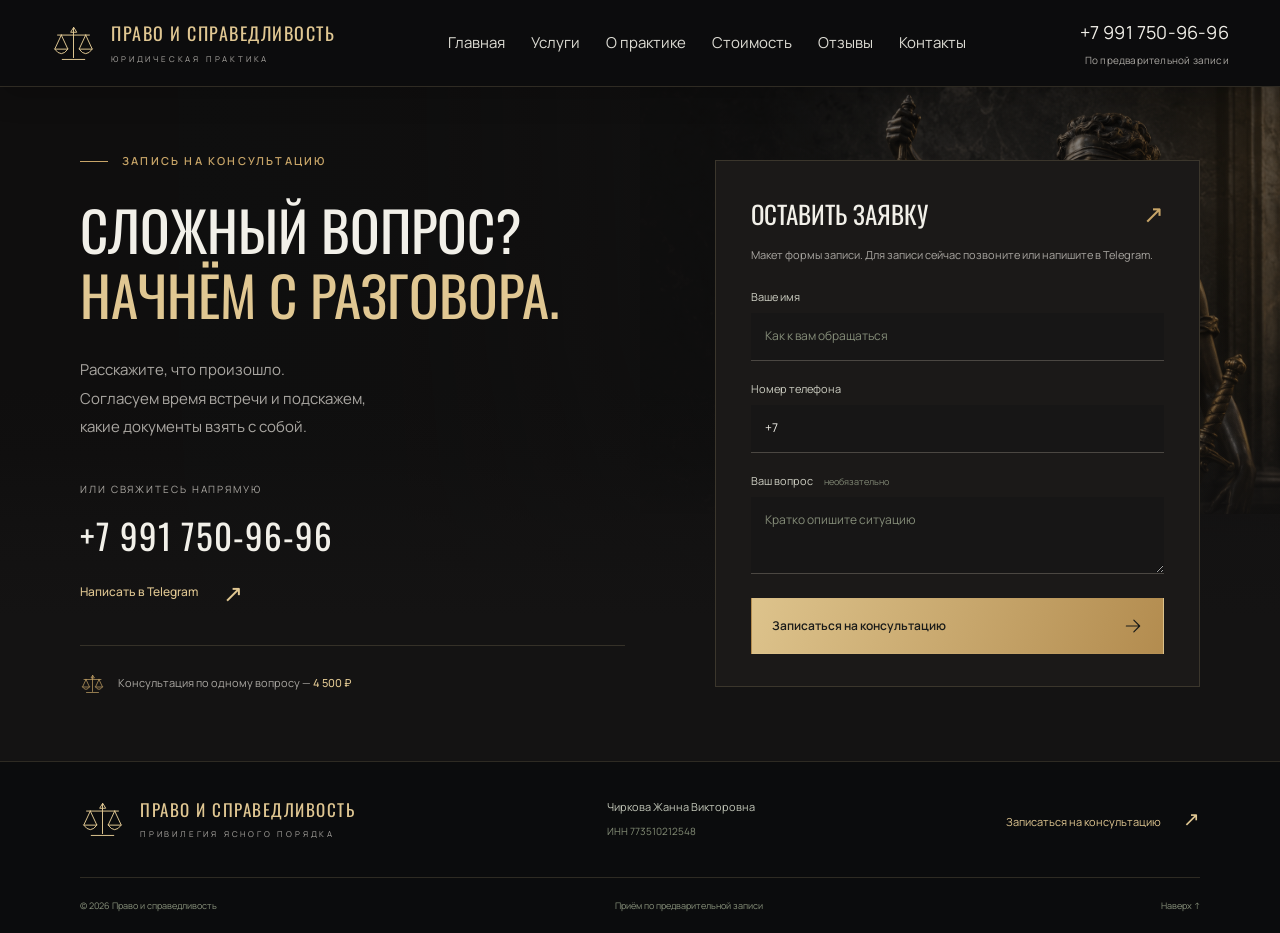
==== consultation.html @ 75878391 "Publish Право и справедливость site for pravospr.ru Co-Authored-By: Claude Sonnet 5 <noreply@anthrop" ====
<!doctype html>
<html lang="ru"><head><meta charset="utf-8"><meta name="viewport" content="width=device-width,initial-scale=1"><meta name="robots" content="index,follow"><title>Запись на консультацию — Право и справедливость</title><meta name="description" content="Запись на консультацию: телефон, Telegram и адрес офиса."><link rel="icon" type="image/svg+xml" href="data:image/svg+xml,%3Csvg xmlns='http://www.w3.org/2000/svg' viewBox='0 0 64 64'%3E%3Crect width='64' height='64' rx='8' fill='%230d0d0e'/%3E%3Cg fill='none' stroke='%23e0c792' stroke-width='2'%3E%3Cpath d='M32 10v43M20 18h24M16 25l-7 14h14L16 25zm32 0-7 14h14L48 25zM23 54h18'/%3E%3C/g%3E%3C/svg%3E"><link rel="stylesheet" href="assets/oswald.css"><link rel="stylesheet" href="assets/fonts/fonts.local.css"><link rel="stylesheet" href="design.css"><link rel="stylesheet" href="multipage.css"><script src="site.js" defer></script></head><body class="inner-page page-consultation"><a class="skip-link" href="#main">Перейти к содержанию</a><svg class="symbols" xmlns="http://www.w3.org/2000/svg"><defs>
  <symbol id="scale" viewBox="0 0 48 48"><path d="M24 7v32M12 41h24M7 15h34M24 7l-3 5h6zM11 15L4 30h14L11 15zm26 0-7 15h14l-7-15zM4 30q7 10 14 0m12 0q7 10 14 0"/></symbol>
  <symbol id="family" viewBox="0 0 48 48"><circle cx="17" cy="14" r="6"/><circle cx="33" cy="17" r="5"/><path d="M5 39v-7q0-10 12-10t12 10v7m3-12q11-2 11 8v4M21 39v-7"/></symbol>
  <symbol id="home" viewBox="0 0 48 48"><path d="m4 21 20-16 20 16M10 17v25h28V17M20 42V28h9v14M31 10V5h7v10"/></symbol>
  <symbol id="document" viewBox="0 0 48 48"><path d="M10 4h20l10 10v30H10zM30 4v11h10M17 23h16m-16 7h16m-16 7h10"/></symbol>
  <symbol id="business" viewBox="0 0 48 48"><path d="M5 15h38v28H5zM16 15V7h16v8M5 27h38M19 24h10v7H19z"/></symbol>
  <symbol id="shield" viewBox="0 0 48 48"><path d="M24 4 41 11v12q0 12-17 21Q7 35 7 23V11zM16 24l6 6 12-13"/></symbol>
  <symbol id="globe" viewBox="0 0 48 48"><circle cx="24" cy="24" r="20"/><ellipse cx="24" cy="24" rx="9" ry="20"/><path d="M5 17h38M5 31h38M24 4v40"/></symbol>
  <symbol id="execution" viewBox="0 0 48 48"><path d="M8 6h25v15M8 6v35h19M15 14h11m-11 8h8m-8 8h7m10-2 5 5 9-10M28 19h16v19l-8 6-8-6z"/></symbol>
  <symbol id="arrow" viewBox="0 0 24 24"><path d="M4 12h16m-7-7 7 7-7 7"/></symbol>
  <symbol id="pin" viewBox="0 0 24 24"><path d="M20 10c0 6-8 12-8 12S4 16 4 10a8 8 0 0 1 16 0z"/><circle cx="12" cy="10" r="3"/></symbol>
  <symbol id="car" viewBox="0 0 24 24"><path d="m5 9 2-5h10l2 5M3 9h18v10H3zM5 19v2m14-2v2M6 13h2m8 0h2M3 9l-2-2m20 2 2-2"/></symbol>
  <symbol id="walk" viewBox="0 0 24 24"><circle cx="14" cy="4" r="2"/><path d="m12 8-3 5-4 1m7-6 4 4h4M12 8l-2 9-4 5m5-8 5 3 1 5"/></symbol>
  <symbol id="bus" viewBox="0 0 24 24"><rect x="5" y="2" width="14" height="18" rx="3"/><path d="M5 6h14M5 13h14M9 2v4m6-4v4M8 16h1m6 0h1M8 20v2m8-2v2"/></symbol>
</defs></svg><header class="site-header" id="top"><div class="header wrap"><a href="index.html" class="brand" aria-label="Право и справедливость — главная"><svg aria-hidden="true"><use href="#scale"/></svg><span>ПРАВО И СПРАВЕДЛИВОСТЬ<small>ЮРИДИЧЕСКАЯ ПРАКТИКА</small></span></a><nav id="main-navigation" aria-label="Основная навигация"><button class="mobile-menu-close" type="button" aria-label="Закрыть меню">Закрыть <span aria-hidden="true">×</span></button><a href="index.html">Главная</a><a href="services.html">Услуги</a><a href="about.html">О практике</a><a href="prices.html">Стоимость</a><a href="reviews.html">Отзывы</a><a href="contacts.html">Контакты</a><div class="mobile-menu-actions"><a class="mobile-call" href="tel:+79917509696"><span>Позвонить</span><strong>+7 991 750-96-96</strong></a><a class="mobile-callback" href="consultation.html"><span>Обратный звонок</span><strong>Оставить заявку →</strong></a></div></nav><a class="header-phone" href="tel:+79917509696">+7 991 750-96-96<small>По предварительной записи</small></a><button class="menu-toggle" type="button" aria-controls="main-navigation" aria-expanded="false">Меню <svg aria-hidden="true" viewBox="0 0 24 24"><path d="M4 6h16M4 12h16M4 18h16"/></svg></button></div></header><main id="main"><section class="themis-surface"><section class="screen section consultation" data-screen="consultation" id="consultation">
  <div class="wrap consult-grid">
    <div class="consult-copy"><div class="eyebrow"><i></i> ЗАПИСЬ НА КОНСУЛЬТАЦИЮ</div><h1 class="section-title">СЛОЖНЫЙ ВОПРОС?<br><span>НАЧНЁМ С РАЗГОВОРА.</span></h1><p>Расскажите, что произошло.<br>Согласуем время встречи и подскажем,<br>какие документы взять с собой.</p><div class="consult-direct"><span class="tiny">ИЛИ СВЯЖИТЕСЬ НАПРЯМУЮ</span><a href="tel:+79917509696">+7 991 750-96-96</a><a class="text-link" href="https://telegram.me/Pravoispravedlivost2026">Написать в Telegram <span>↗</span></a></div><div class="consult-cost"><svg><use href="#scale"/></svg><span>Консультация по одному вопросу — <strong>4 500 ₽</strong></span></div></div>
    <div class="form-panel"><div class="form-top"><h3>ОСТАВИТЬ ЗАЯВКУ</h3><span>↗</span></div><p>Макет формы записи. Для записи сейчас позвоните или напишите в Telegram.</p><form id="preview-form"><label>Ваше имя<input name="client-name" placeholder="Как к вам обращаться" autocomplete="name" autocapitalize="words"></label><label>Номер телефона<input name="client-phone" value="+7 " placeholder="+7 (___) ___-__-__" type="tel" inputmode="tel" autocomplete="tel"></label><label>Ваш вопрос <small>необязательно</small><textarea name="client-question" placeholder="Кратко опишите ситуацию"></textarea></label><button class="button gold" type="submit">Записаться на консультацию <svg><use href="#arrow"/></svg></button><p class="form-message" role="status"></p></form></div>
  </div>
</section></section></main><footer><div class="wrap footer-top"><a class="brand" href="index.html"><svg><use href="#scale"/></svg><span>ПРАВО И СПРАВЕДЛИВОСТЬ<small>ПРИВИЛЕГИЯ ЯСНОГО ПОРЯДКА</small></span></a><span>Чиркова Жанна Викторовна<small>ИНН 773510212548</small></span><a href="consultation.html">Записаться на консультацию <span>↗</span></a></div><div class="wrap footer-bottom"><span>© 2026 Право и справедливость</span><span>Приём по предварительной записи</span><a href="#top">Наверх ↑</a></div></footer></body></html>
---- assets/oswald.css ----
@font-face {
  font-family: 'Oswald';
  font-style: normal;
  font-weight: 400;
  font-display: swap;
  src: url(TK3_WkUHHAIjg75cFRf3bXL8LICs1_FvgUE.ttf) format('truetype');
}
@font-face {
  font-family: 'Oswald';
  font-style: normal;
  font-weight: 500;
  font-display: swap;
  src: url(TK3_WkUHHAIjg75cFRf3bXL8LICs18NvgUE.ttf) format('truetype');
}
@font-face {
  font-family: 'Oswald';
  font-style: normal;
  font-weight: 600;
  font-display: swap;
  src: url(TK3_WkUHHAIjg75cFRf3bXL8LICs1y9ogUE.ttf) format('truetype');
}
@font-face {
  font-family: 'Oswald';
  font-style: normal;
  font-weight: 700;
  font-display: swap;
  src: url(TK3_WkUHHAIjg75cFRf3bXL8LICs1xZogUE.ttf) format('truetype');
}
---- assets/fonts/fonts.local.css ----
/* cyrillic-ext */
@font-face {
  font-family: 'Inter';
  font-style: normal;
  font-weight: 300;
  font-display: swap;
  src: url(files/UcC73FwrK3iLTeHuS_nVMrMxCp50SjIa2JL7SUc.woff2) format('woff2');
  unicode-range: U+0460-052F, U+1C80-1C8A, U+20B4, U+2DE0-2DFF, U+A640-A69F, U+FE2E-FE2F;
}
/* cyrillic */
@font-face {
  font-family: 'Inter';
  font-style: normal;
  font-weight: 300;
  font-display: swap;
  src: url(files/UcC73FwrK3iLTeHuS_nVMrMxCp50SjIa0ZL7SUc.woff2) format('woff2');
  unicode-range: U+0301, U+0400-045F, U+0490-0491, U+04B0-04B1, U+2116;
}
/* greek-ext */
@font-face {
  font-family: 'Inter';
  font-style: normal;
  font-weight: 300;
  font-display: swap;
  src: url(files/UcC73FwrK3iLTeHuS_nVMrMxCp50SjIa2ZL7SUc.woff2) format('woff2');
  unicode-range: U+1F00-1FFF;
}
/* greek */
@font-face {
  font-family: 'Inter';
  font-style: normal;
  font-weight: 300;
  font-display: swap;
  src: url(files/UcC73FwrK3iLTeHuS_nVMrMxCp50SjIa1pL7SUc.woff2) format('woff2');
  unicode-range: U+0370-0377, U+037A-037F, U+0384-038A, U+038C, U+038E-03A1, U+03A3-03FF;
}
/* vietnamese */
@font-face {
  font-family: 'Inter';
  font-style: normal;
  font-weight: 300;
  font-display: swap;
  src: url(files/UcC73FwrK3iLTeHuS_nVMrMxCp50SjIa2pL7SUc.woff2) format('woff2');
  unicode-range: U+0102-0103, U+0110-0111, U+0128-0129, U+0168-0169, U+01A0-01A1, U+01AF-01B0, U+0300-0301, U+0303-0304, U+0308-0309, U+0323, U+0329, U+1EA0-1EF9, U+20AB;
}
/* latin-ext */
@font-face {
  font-family: 'Inter';
  font-style: normal;
  font-weight: 300;
  font-display: swap;
  src: url(files/UcC73FwrK3iLTeHuS_nVMrMxCp50SjIa25L7SUc.woff2) format('woff2');
  unicode-range: U+0100-02BA, U+02BD-02C5, U+02C7-02CC, U+02CE-02D7, U+02DD-02FF, U+0304, U+0308, U+0329, U+1D00-1DBF, U+1E00-1E9F, U+1EF2-1EFF, U+2020, U+20A0-20AB, U+20AD-20C0, U+2113, U+2C60-2C7F, U+A720-A7FF;
}
/* latin */
@font-face {
  font-family: 'Inter';
  font-style: normal;
  font-weight: 300;
  font-display: swap;
  src: url(files/UcC73FwrK3iLTeHuS_nVMrMxCp50SjIa1ZL7.woff2) format('woff2');
  unicode-range: U+0000-00FF, U+0131, U+0152-0153, U+02BB-02BC, U+02C6, U+02DA, U+02DC, U+0304, U+0308, U+0329, U+2000-206F, U+20AC, U+2122, U+2191, U+2193, U+2212, U+2215, U+FEFF, U+FFFD;
}
/* cyrillic-ext */
@font-face {
  font-family: 'Inter';
  font-style: normal;
  font-weight: 400;
  font-display: swap;
  src: url(files/UcC73FwrK3iLTeHuS_nVMrMxCp50SjIa2JL7SUc.woff2) format('woff2');
  unicode-range: U+0460-052F, U+1C80-1C8A, U+20B4, U+2DE0-2DFF, U+A640-A69F, U+FE2E-FE2F;
}
/* cyrillic */
@font-face {
  font-family: 'Inter';
  font-style: normal;
  font-weight: 400;
  font-display: swap;
  src: url(files/UcC73FwrK3iLTeHuS_nVMrMxCp50SjIa0ZL7SUc.woff2) format('woff2');
  unicode-range: U+0301, U+0400-045F, U+0490-0491, U+04B0-04B1, U+2116;
}
/* greek-ext */
@font-face {
  font-family: 'Inter';
  font-style: normal;
  font-weight: 400;
  font-display: swap;
  src: url(files/UcC73FwrK3iLTeHuS_nVMrMxCp50SjIa2ZL7SUc.woff2) format('woff2');
  unicode-range: U+1F00-1FFF;
}
/* greek */
@font-face {
  font-family: 'Inter';
  font-style: normal;
  font-weight: 400;
  font-display: swap;
  src: url(files/UcC73FwrK3iLTeHuS_nVMrMxCp50SjIa1pL7SUc.woff2) format('woff2');
  unicode-range: U+0370-0377, U+037A-037F, U+0384-038A, U+038C, U+038E-03A1, U+03A3-03FF;
}
/* vietnamese */
@font-face {
  font-family: 'Inter';
  font-style: normal;
  font-weight: 400;
  font-display: swap;
  src: url(files/UcC73FwrK3iLTeHuS_nVMrMxCp50SjIa2pL7SUc.woff2) format('woff2');
  unicode-range: U+0102-0103, U+0110-0111, U+0128-0129, U+0168-0169, U+01A0-01A1, U+01AF-01B0, U+0300-0301, U+0303-0304, U+0308-0309, U+0323, U+0329, U+1EA0-1EF9, U+20AB;
}
/* latin-ext */
@font-face {
  font-family: 'Inter';
  font-style: normal;
  font-weight: 400;
  font-display: swap;
  src: url(files/UcC73FwrK3iLTeHuS_nVMrMxCp50SjIa25L7SUc.woff2) format('woff2');
  unicode-range: U+0100-02BA, U+02BD-02C5, U+02C7-02CC, U+02CE-02D7, U+02DD-02FF, U+0304, U+0308, U+0329, U+1D00-1DBF, U+1E00-1E9F, U+1EF2-1EFF, U+2020, U+20A0-20AB, U+20AD-20C0, U+2113, U+2C60-2C7F, U+A720-A7FF;
}
/* latin */
@font-face {
  font-family: 'Inter';
  font-style: normal;
  font-weight: 400;
  font-display: swap;
  src: url(files/UcC73FwrK3iLTeHuS_nVMrMxCp50SjIa1ZL7.woff2) format('woff2');
  unicode-range: U+0000-00FF, U+0131, U+0152-0153, U+02BB-02BC, U+02C6, U+02DA, U+02DC, U+0304, U+0308, U+0329, U+2000-206F, U+20AC, U+2122, U+2191, U+2193, U+2212, U+2215, U+FEFF, U+FFFD;
}
/* cyrillic-ext */
@font-face {
  font-family: 'Inter';
  font-style: normal;
  font-weight: 500;
  font-display: swap;
  src: url(files/UcC73FwrK3iLTeHuS_nVMrMxCp50SjIa2JL7SUc.woff2) format('woff2');
  unicode-range: U+0460-052F, U+1C80-1C8A, U+20B4, U+2DE0-2DFF, U+A640-A69F, U+FE2E-FE2F;
}
/* cyrillic */
@font-face {
  font-family: 'Inter';
  font-style: normal;
  font-weight: 500;
  font-display: swap;
  src: url(files/UcC73FwrK3iLTeHuS_nVMrMxCp50SjIa0ZL7SUc.woff2) format('woff2');
  unicode-range: U+0301, U+0400-045F, U+0490-0491, U+04B0-04B1, U+2116;
}
/* greek-ext */
@font-face {
  font-family: 'Inter';
  font-style: normal;
  font-weight: 500;
  font-display: swap;
  src: url(files/UcC73FwrK3iLTeHuS_nVMrMxCp50SjIa2ZL7SUc.woff2) format('woff2');
  unicode-range: U+1F00-1FFF;
}
/* greek */
@font-face {
  font-family: 'Inter';
  font-style: normal;
  font-weight: 500;
  font-display: swap;
  src: url(files/UcC73FwrK3iLTeHuS_nVMrMxCp50SjIa1pL7SUc.woff2) format('woff2');
  unicode-range: U+0370-0377, U+037A-037F, U+0384-038A, U+038C, U+038E-03A1, U+03A3-03FF;
}
/* vietnamese */
@font-face {
  font-family: 'Inter';
  font-style: normal;
  font-weight: 500;
  font-display: swap;
  src: url(files/UcC73FwrK3iLTeHuS_nVMrMxCp50SjIa2pL7SUc.woff2) format('woff2');
  unicode-range: U+0102-0103, U+0110-0111, U+0128-0129, U+0168-0169, U+01A0-01A1, U+01AF-01B0, U+0300-0301, U+0303-0304, U+0308-0309, U+0323, U+0329, U+1EA0-1EF9, U+20AB;
}
/* latin-ext */
@font-face {
  font-family: 'Inter';
  font-style: normal;
  font-weight: 500;
  font-display: swap;
  src: url(files/UcC73FwrK3iLTeHuS_nVMrMxCp50SjIa25L7SUc.woff2) format('woff2');
  unicode-range: U+0100-02BA, U+02BD-02C5, U+02C7-02CC, U+02CE-02D7, U+02DD-02FF, U+0304, U+0308, U+0329, U+1D00-1DBF, U+1E00-1E9F, U+1EF2-1EFF, U+2020, U+20A0-20AB, U+20AD-20C0, U+2113, U+2C60-2C7F, U+A720-A7FF;
}
/* latin */
@font-face {
  font-family: 'Inter';
  font-style: normal;
  font-weight: 500;
  font-display: swap;
  src: url(files/UcC73FwrK3iLTeHuS_nVMrMxCp50SjIa1ZL7.woff2) format('woff2');
  unicode-range: U+0000-00FF, U+0131, U+0152-0153, U+02BB-02BC, U+02C6, U+02DA, U+02DC, U+0304, U+0308, U+0329, U+2000-206F, U+20AC, U+2122, U+2191, U+2193, U+2212, U+2215, U+FEFF, U+FFFD;
}
/* cyrillic-ext */
@font-face {
  font-family: 'Inter';
  font-style: normal;
  font-weight: 600;
  font-display: swap;
  src: url(files/UcC73FwrK3iLTeHuS_nVMrMxCp50SjIa2JL7SUc.woff2) format('woff2');
  unicode-range: U+0460-052F, U+1C80-1C8A, U+20B4, U+2DE0-2DFF, U+A640-A69F, U+FE2E-FE2F;
}
/* cyrillic */
@font-face {
  font-family: 'Inter';
  font-style: normal;
  font-weight: 600;
  font-display: swap;
  src: url(files/UcC73FwrK3iLTeHuS_nVMrMxCp50SjIa0ZL7SUc.woff2) format('woff2');
  unicode-range: U+0301, U+0400-045F, U+0490-0491, U+04B0-04B1, U+2116;
}
/* greek-ext */
@font-face {
  font-family: 'Inter';
  font-style: normal;
  font-weight: 600;
  font-display: swap;
  src: url(files/UcC73FwrK3iLTeHuS_nVMrMxCp50SjIa2ZL7SUc.woff2) format('woff2');
  unicode-range: U+1F00-1FFF;
}
/* greek */
@font-face {
  font-family: 'Inter';
  font-style: normal;
  font-weight: 600;
  font-display: swap;
  src: url(files/UcC73FwrK3iLTeHuS_nVMrMxCp50SjIa1pL7SUc.woff2) format('woff2');
  unicode-range: U+0370-0377, U+037A-037F, U+0384-038A, U+038C, U+038E-03A1, U+03A3-03FF;
}
/* vietnamese */
@font-face {
  font-family: 'Inter';
  font-style: normal;
  font-weight: 600;
  font-display: swap;
  src: url(files/UcC73FwrK3iLTeHuS_nVMrMxCp50SjIa2pL7SUc.woff2) format('woff2');
  unicode-range: U+0102-0103, U+0110-0111, U+0128-0129, U+0168-0169, U+01A0-01A1, U+01AF-01B0, U+0300-0301, U+0303-0304, U+0308-0309, U+0323, U+0329, U+1EA0-1EF9, U+20AB;
}
/* latin-ext */
@font-face {
  font-family: 'Inter';
  font-style: normal;
  font-weight: 600;
  font-display: swap;
  src: url(files/UcC73FwrK3iLTeHuS_nVMrMxCp50SjIa25L7SUc.woff2) format('woff2');
  unicode-range: U+0100-02BA, U+02BD-02C5, U+02C7-02CC, U+02CE-02D7, U+02DD-02FF, U+0304, U+0308, U+0329, U+1D00-1DBF, U+1E00-1E9F, U+1EF2-1EFF, U+2020, U+20A0-20AB, U+20AD-20C0, U+2113, U+2C60-2C7F, U+A720-A7FF;
}
/* latin */
@font-face {
  font-family: 'Inter';
  font-style: normal;
  font-weight: 600;
  font-display: swap;
  src: url(files/UcC73FwrK3iLTeHuS_nVMrMxCp50SjIa1ZL7.woff2) format('woff2');
  unicode-range: U+0000-00FF, U+0131, U+0152-0153, U+02BB-02BC, U+02C6, U+02DA, U+02DC, U+0304, U+0308, U+0329, U+2000-206F, U+20AC, U+2122, U+2191, U+2193, U+2212, U+2215, U+FEFF, U+FFFD;
}
/* cyrillic-ext */
@font-face {
  font-family: 'Inter';
  font-style: normal;
  font-weight: 700;
  font-display: swap;
  src: url(files/UcC73FwrK3iLTeHuS_nVMrMxCp50SjIa2JL7SUc.woff2) format('woff2');
  unicode-range: U+0460-052F, U+1C80-1C8A, U+20B4, U+2DE0-2DFF, U+A640-A69F, U+FE2E-FE2F;
}
/* cyrillic */
@font-face {
  font-family: 'Inter';
  font-style: normal;
  font-weight: 700;
  font-display: swap;
  src: url(files/UcC73FwrK3iLTeHuS_nVMrMxCp50SjIa0ZL7SUc.woff2) format('woff2');
  unicode-range: U+0301, U+0400-045F, U+0490-0491, U+04B0-04B1, U+2116;
}
/* greek-ext */
@font-face {
  font-family: 'Inter';
  font-style: normal;
  font-weight: 700;
  font-display: swap;
  src: url(files/UcC73FwrK3iLTeHuS_nVMrMxCp50SjIa2ZL7SUc.woff2) format('woff2');
  unicode-range: U+1F00-1FFF;
}
/* greek */
@font-face {
  font-family: 'Inter';
  font-style: normal;
  font-weight: 700;
  font-display: swap;
  src: url(files/UcC73FwrK3iLTeHuS_nVMrMxCp50SjIa1pL7SUc.woff2) format('woff2');
  unicode-range: U+0370-0377, U+037A-037F, U+0384-038A, U+038C, U+038E-03A1, U+03A3-03FF;
}
/* vietnamese */
@font-face {
  font-family: 'Inter';
  font-style: normal;
  font-weight: 700;
  font-display: swap;
  src: url(files/UcC73FwrK3iLTeHuS_nVMrMxCp50SjIa2pL7SUc.woff2) format('woff2');
  unicode-range: U+0102-0103, U+0110-0111, U+0128-0129, U+0168-0169, U+01A0-01A1, U+01AF-01B0, U+0300-0301, U+0303-0304, U+0308-0309, U+0323, U+0329, U+1EA0-1EF9, U+20AB;
}
/* latin-ext */
@font-face {
  font-family: 'Inter';
  font-style: normal;
  font-weight: 700;
  font-display: swap;
  src: url(files/UcC73FwrK3iLTeHuS_nVMrMxCp50SjIa25L7SUc.woff2) format('woff2');
  unicode-range: U+0100-02BA, U+02BD-02C5, U+02C7-02CC, U+02CE-02D7, U+02DD-02FF, U+0304, U+0308, U+0329, U+1D00-1DBF, U+1E00-1E9F, U+1EF2-1EFF, U+2020, U+20A0-20AB, U+20AD-20C0, U+2113, U+2C60-2C7F, U+A720-A7FF;
}
/* latin */
@font-face {
  font-family: 'Inter';
  font-style: normal;
  font-weight: 700;
  font-display: swap;
  src: url(files/UcC73FwrK3iLTeHuS_nVMrMxCp50SjIa1ZL7.woff2) format('woff2');
  unicode-range: U+0000-00FF, U+0131, U+0152-0153, U+02BB-02BC, U+02C6, U+02DA, U+02DC, U+0304, U+0308, U+0329, U+2000-206F, U+20AC, U+2122, U+2191, U+2193, U+2212, U+2215, U+FEFF, U+FFFD;
}
/* cyrillic-ext */
@font-face {
  font-family: 'Manrope';
  font-style: normal;
  font-weight: 300;
  font-display: swap;
  src: url(files/xn7gYHE41ni1AdIRggqxSuXd.woff2) format('woff2');
  unicode-range: U+0460-052F, U+1C80-1C8A, U+20B4, U+2DE0-2DFF, U+A640-A69F, U+FE2E-FE2F;
}
/* cyrillic */
@font-face {
  font-family: 'Manrope';
  font-style: normal;
  font-weight: 300;
  font-display: swap;
  src: url(files/xn7gYHE41ni1AdIRggOxSuXd.woff2) format('woff2');
  unicode-range: U+0301, U+0400-045F, U+0490-0491, U+04B0-04B1, U+2116;
}
/* greek */
@font-face {
  font-family: 'Manrope';
  font-style: normal;
  font-weight: 300;
  font-display: swap;
  src: url(files/xn7gYHE41ni1AdIRggSxSuXd.woff2) format('woff2');
  unicode-range: U+0370-0377, U+037A-037F, U+0384-038A, U+038C, U+038E-03A1, U+03A3-03FF;
}
/* vietnamese */
@font-face {
  font-family: 'Manrope';
  font-style: normal;
  font-weight: 300;
  font-display: swap;
  src: url(files/xn7gYHE41ni1AdIRggixSuXd.woff2) format('woff2');
  unicode-range: U+0102-0103, U+0110-0111, U+0128-0129, U+0168-0169, U+01A0-01A1, U+01AF-01B0, U+0300-0301, U+0303-0304, U+0308-0309, U+0323, U+0329, U+1EA0-1EF9, U+20AB;
}
/* latin-ext */
@font-face {
  font-family: 'Manrope';
  font-style: normal;
  font-weight: 300;
  font-display: swap;
  src: url(files/xn7gYHE41ni1AdIRggmxSuXd.woff2) format('woff2');
  unicode-range: U+0100-02BA, U+02BD-02C5, U+02C7-02CC, U+02CE-02D7, U+02DD-02FF, U+0304, U+0308, U+0329, U+1D00-1DBF, U+1E00-1E9F, U+1EF2-1EFF, U+2020, U+20A0-20AB, U+20AD-20C0, U+2113, U+2C60-2C7F, U+A720-A7FF;
}
/* latin */
@font-face {
  font-family: 'Manrope';
  font-style: normal;
  font-weight: 300;
  font-display: swap;
  src: url(files/xn7gYHE41ni1AdIRggexSg.woff2) format('woff2');
  unicode-range: U+0000-00FF, U+0131, U+0152-0153, U+02BB-02BC, U+02C6, U+02DA, U+02DC, U+0304, U+0308, U+0329, U+2000-206F, U+20AC, U+2122, U+2191, U+2193, U+2212, U+2215, U+FEFF, U+FFFD;
}
/* cyrillic-ext */
@font-face {
  font-family: 'Manrope';
  font-style: normal;
  font-weight: 400;
  font-display: swap;
  src: url(files/xn7gYHE41ni1AdIRggqxSuXd.woff2) format('woff2');
  unicode-range: U+0460-052F, U+1C80-1C8A, U+20B4, U+2DE0-2DFF, U+A640-A69F, U+FE2E-FE2F;
}
/* cyrillic */
@font-face {
  font-family: 'Manrope';
  font-style: normal;
  font-weight: 400;
  font-display: swap;
  src: url(files/xn7gYHE41ni1AdIRggOxSuXd.woff2) format('woff2');
  unicode-range: U+0301, U+0400-045F, U+0490-0491, U+04B0-04B1, U+2116;
}
/* greek */
@font-face {
  font-family: 'Manrope';
  font-style: normal;
  font-weight: 400;
  font-display: swap;
  src: url(files/xn7gYHE41ni1AdIRggSxSuXd.woff2) format('woff2');
  unicode-range: U+0370-0377, U+037A-037F, U+0384-038A, U+038C, U+038E-03A1, U+03A3-03FF;
}
/* vietnamese */
@font-face {
  font-family: 'Manrope';
  font-style: normal;
  font-weight: 400;
  font-display: swap;
  src: url(files/xn7gYHE41ni1AdIRggixSuXd.woff2) format('woff2');
  unicode-range: U+0102-0103, U+0110-0111, U+0128-0129, U+0168-0169, U+01A0-01A1, U+01AF-01B0, U+0300-0301, U+0303-0304, U+0308-0309, U+0323, U+0329, U+1EA0-1EF9, U+20AB;
}
/* latin-ext */
@font-face {
  font-family: 'Manrope';
  font-style: normal;
  font-weight: 400;
  font-display: swap;
  src: url(files/xn7gYHE41ni1AdIRggmxSuXd.woff2) format('woff2');
  unicode-range: U+0100-02BA, U+02BD-02C5, U+02C7-02CC, U+02CE-02D7, U+02DD-02FF, U+0304, U+0308, U+0329, U+1D00-1DBF, U+1E00-1E9F, U+1EF2-1EFF, U+2020, U+20A0-20AB, U+20AD-20C0, U+2113, U+2C60-2C7F, U+A720-A7FF;
}
/* latin */
@font-face {
  font-family: 'Manrope';
  font-style: normal;
  font-weight: 400;
  font-display: swap;
  src: url(files/xn7gYHE41ni1AdIRggexSg.woff2) format('woff2');
  unicode-range: U+0000-00FF, U+0131, U+0152-0153, U+02BB-02BC, U+02C6, U+02DA, U+02DC, U+0304, U+0308, U+0329, U+2000-206F, U+20AC, U+2122, U+2191, U+2193, U+2212, U+2215, U+FEFF, U+FFFD;
}
/* cyrillic-ext */
@font-face {
  font-family: 'Manrope';
  font-style: normal;
  font-weight: 500;
  font-display: swap;
  src: url(files/xn7gYHE41ni1AdIRggqxSuXd.woff2) format('woff2');
  unicode-range: U+0460-052F, U+1C80-1C8A, U+20B4, U+2DE0-2DFF, U+A640-A69F, U+FE2E-FE2F;
}
/* cyrillic */
@font-face {
  font-family: 'Manrope';
  font-style: normal;
  font-weight: 500;
  font-display: swap;
  src: url(files/xn7gYHE41ni1AdIRggOxSuXd.woff2) format('woff2');
  unicode-range: U+0301, U+0400-045F, U+0490-0491, U+04B0-04B1, U+2116;
}
/* greek */
@font-face {
  font-family: 'Manrope';
  font-style: normal;
  font-weight: 500;
  font-display: swap;
  src: url(files/xn7gYHE41ni1AdIRggSxSuXd.woff2) format('woff2');
  unicode-range: U+0370-0377, U+037A-037F, U+0384-038A, U+038C, U+038E-03A1, U+03A3-03FF;
}
/* vietnamese */
@font-face {
  font-family: 'Manrope';
  font-style: normal;
  font-weight: 500;
  font-display: swap;
  src: url(files/xn7gYHE41ni1AdIRggixSuXd.woff2) format('woff2');
  unicode-range: U+0102-0103, U+0110-0111, U+0128-0129, U+0168-0169, U+01A0-01A1, U+01AF-01B0, U+0300-0301, U+0303-0304, U+0308-0309, U+0323, U+0329, U+1EA0-1EF9, U+20AB;
}
/* latin-ext */
@font-face {
  font-family: 'Manrope';
  font-style: normal;
  font-weight: 500;
  font-display: swap;
  src: url(files/xn7gYHE41ni1AdIRggmxSuXd.woff2) format('woff2');
  unicode-range: U+0100-02BA, U+02BD-02C5, U+02C7-02CC, U+02CE-02D7, U+02DD-02FF, U+0304, U+0308, U+0329, U+1D00-1DBF, U+1E00-1E9F, U+1EF2-1EFF, U+2020, U+20A0-20AB, U+20AD-20C0, U+2113, U+2C60-2C7F, U+A720-A7FF;
}
/* latin */
@font-face {
  font-family: 'Manrope';
  font-style: normal;
  font-weight: 500;
  font-display: swap;
  src: url(files/xn7gYHE41ni1AdIRggexSg.woff2) format('woff2');
  unicode-range: U+0000-00FF, U+0131, U+0152-0153, U+02BB-02BC, U+02C6, U+02DA, U+02DC, U+0304, U+0308, U+0329, U+2000-206F, U+20AC, U+2122, U+2191, U+2193, U+2212, U+2215, U+FEFF, U+FFFD;
}
/* cyrillic-ext */
@font-face {
  font-family: 'Manrope';
  font-style: normal;
  font-weight: 600;
  font-display: swap;
  src: url(files/xn7gYHE41ni1AdIRggqxSuXd.woff2) format('woff2');
  unicode-range: U+0460-052F, U+1C80-1C8A, U+20B4, U+2DE0-2DFF, U+A640-A69F, U+FE2E-FE2F;
}
/* cyrillic */
@font-face {
  font-family: 'Manrope';
  font-style: normal;
  font-weight: 600;
  font-display: swap;
  src: url(files/xn7gYHE41ni1AdIRggOxSuXd.woff2) format('woff2');
  unicode-range: U+0301, U+0400-045F, U+0490-0491, U+04B0-04B1, U+2116;
}
/* greek */
@font-face {
  font-family: 'Manrope';
  font-style: normal;
  font-weight: 600;
  font-display: swap;
  src: url(files/xn7gYHE41ni1AdIRggSxSuXd.woff2) format('woff2');
  unicode-range: U+0370-0377, U+037A-037F, U+0384-038A, U+038C, U+038E-03A1, U+03A3-03FF;
}
/* vietnamese */
@font-face {
  font-family: 'Manrope';
  font-style: normal;
  font-weight: 600;
  font-display: swap;
  src: url(files/xn7gYHE41ni1AdIRggixSuXd.woff2) format('woff2');
  unicode-range: U+0102-0103, U+0110-0111, U+0128-0129, U+0168-0169, U+01A0-01A1, U+01AF-01B0, U+0300-0301, U+0303-0304, U+0308-0309, U+0323, U+0329, U+1EA0-1EF9, U+20AB;
}
/* latin-ext */
@font-face {
  font-family: 'Manrope';
  font-style: normal;
  font-weight: 600;
  font-display: swap;
  src: url(files/xn7gYHE41ni1AdIRggmxSuXd.woff2) format('woff2');
  unicode-range: U+0100-02BA, U+02BD-02C5, U+02C7-02CC, U+02CE-02D7, U+02DD-02FF, U+0304, U+0308, U+0329, U+1D00-1DBF, U+1E00-1E9F, U+1EF2-1EFF, U+2020, U+20A0-20AB, U+20AD-20C0, U+2113, U+2C60-2C7F, U+A720-A7FF;
}
/* latin */
@font-face {
  font-family: 'Manrope';
  font-style: normal;
  font-weight: 600;
  font-display: swap;
  src: url(files/xn7gYHE41ni1AdIRggexSg.woff2) format('woff2');
  unicode-range: U+0000-00FF, U+0131, U+0152-0153, U+02BB-02BC, U+02C6, U+02DA, U+02DC, U+0304, U+0308, U+0329, U+2000-206F, U+20AC, U+2122, U+2191, U+2193, U+2212, U+2215, U+FEFF, U+FFFD;
}
/* cyrillic-ext */
@font-face {
  font-family: 'Manrope';
  font-style: normal;
  font-weight: 700;
  font-display: swap;
  src: url(files/xn7gYHE41ni1AdIRggqxSuXd.woff2) format('woff2');
  unicode-range: U+0460-052F, U+1C80-1C8A, U+20B4, U+2DE0-2DFF, U+A640-A69F, U+FE2E-FE2F;
}
/* cyrillic */
@font-face {
  font-family: 'Manrope';
  font-style: normal;
  font-weight: 700;
  font-display: swap;
  src: url(files/xn7gYHE41ni1AdIRggOxSuXd.woff2) format('woff2');
  unicode-range: U+0301, U+0400-045F, U+0490-0491, U+04B0-04B1, U+2116;
}
/* greek */
@font-face {
  font-family: 'Manrope';
  font-style: normal;
  font-weight: 700;
  font-display: swap;
  src: url(files/xn7gYHE41ni1AdIRggSxSuXd.woff2) format('woff2');
  unicode-range: U+0370-0377, U+037A-037F, U+0384-038A, U+038C, U+038E-03A1, U+03A3-03FF;
}
/* vietnamese */
@font-face {
  font-family: 'Manrope';
  font-style: normal;
  font-weight: 700;
  font-display: swap;
  src: url(files/xn7gYHE41ni1AdIRggixSuXd.woff2) format('woff2');
  unicode-range: U+0102-0103, U+0110-0111, U+0128-0129, U+0168-0169, U+01A0-01A1, U+01AF-01B0, U+0300-0301, U+0303-0304, U+0308-0309, U+0323, U+0329, U+1EA0-1EF9, U+20AB;
}
/* latin-ext */
@font-face {
  font-family: 'Manrope';
  font-style: normal;
  font-weight: 700;
  font-display: swap;
  src: url(files/xn7gYHE41ni1AdIRggmxSuXd.woff2) format('woff2');
  unicode-range: U+0100-02BA, U+02BD-02C5, U+02C7-02CC, U+02CE-02D7, U+02DD-02FF, U+0304, U+0308, U+0329, U+1D00-1DBF, U+1E00-1E9F, U+1EF2-1EFF, U+2020, U+20A0-20AB, U+20AD-20C0, U+2113, U+2C60-2C7F, U+A720-A7FF;
}
/* latin */
@font-face {
  font-family: 'Manrope';
  font-style: normal;
  font-weight: 700;
  font-display: swap;
  src: url(files/xn7gYHE41ni1AdIRggexSg.woff2) format('woff2');
  unicode-range: U+0000-00FF, U+0131, U+0152-0153, U+02BB-02BC, U+02C6, U+02DA, U+02DC, U+0304, U+0308, U+0329, U+2000-206F, U+20AC, U+2122, U+2191, U+2193, U+2212, U+2215, U+FEFF, U+FFFD;
}
/* cyrillic-ext */
@font-face {
  font-family: 'Manrope';
  font-style: normal;
  font-weight: 800;
  font-display: swap;
  src: url(files/xn7gYHE41ni1AdIRggqxSuXd.woff2) format('woff2');
  unicode-range: U+0460-052F, U+1C80-1C8A, U+20B4, U+2DE0-2DFF, U+A640-A69F, U+FE2E-FE2F;
}
/* cyrillic */
@font-face {
  font-family: 'Manrope';
  font-style: normal;
  font-weight: 800;
  font-display: swap;
  src: url(files/xn7gYHE41ni1AdIRggOxSuXd.woff2) format('woff2');
  unicode-range: U+0301, U+0400-045F, U+0490-0491, U+04B0-04B1, U+2116;
}
/* greek */
@font-face {
  font-family: 'Manrope';
  font-style: normal;
  font-weight: 800;
  font-display: swap;
  src: url(files/xn7gYHE41ni1AdIRggSxSuXd.woff2) format('woff2');
  unicode-range: U+0370-0377, U+037A-037F, U+0384-038A, U+038C, U+038E-03A1, U+03A3-03FF;
}
/* vietnamese */
@font-face {
  font-family: 'Manrope';
  font-style: normal;
  font-weight: 800;
  font-display: swap;
  src: url(files/xn7gYHE41ni1AdIRggixSuXd.woff2) format('woff2');
  unicode-range: U+0102-0103, U+0110-0111, U+0128-0129, U+0168-0169, U+01A0-01A1, U+01AF-01B0, U+0300-0301, U+0303-0304, U+0308-0309, U+0323, U+0329, U+1EA0-1EF9, U+20AB;
}
/* latin-ext */
@font-face {
  font-family: 'Manrope';
  font-style: normal;
  font-weight: 800;
  font-display: swap;
  src: url(files/xn7gYHE41ni1AdIRggmxSuXd.woff2) format('woff2');
  unicode-range: U+0100-02BA, U+02BD-02C5, U+02C7-02CC, U+02CE-02D7, U+02DD-02FF, U+0304, U+0308, U+0329, U+1D00-1DBF, U+1E00-1E9F, U+1EF2-1EFF, U+2020, U+20A0-20AB, U+20AD-20C0, U+2113, U+2C60-2C7F, U+A720-A7FF;
}
/* latin */
@font-face {
  font-family: 'Manrope';
  font-style: normal;
  font-weight: 800;
  font-display: swap;
  src: url(files/xn7gYHE41ni1AdIRggexSg.woff2) format('woff2');
  unicode-range: U+0000-00FF, U+0131, U+0152-0153, U+02BB-02BC, U+02C6, U+02DA, U+02DC, U+0304, U+0308, U+0329, U+2000-206F, U+20AC, U+2122, U+2191, U+2193, U+2212, U+2215, U+FEFF, U+FFFD;
}
---- design.css ----
:root{--bg:#141313;--deep:#0d0d0e;--panel:#1b1918;--gold:#c8a568;--gold-light:#e0c792;--text:#f2f0e9;--muted:#aaa7a2;--line:rgba(205,182,134,.18)}
*{box-sizing:border-box}html{scroll-behavior:smooth}body{margin:0;background:var(--bg);color:var(--text);font-family:Manrope,Arial,sans-serif;font-size:15px;line-height:1.7}a{color:inherit;text-decoration:none}button,input,textarea{font:inherit}svg{width:24px;height:24px;fill:none;stroke:currentColor;stroke-width:1.4;stroke-linejoin:round;stroke-linecap:round;flex-shrink:0}svg.symbols{position:absolute;width:0;height:0;overflow:hidden}h1,h2,h3,.brand,.big-price,.step-number,.contact-phone{font-family:Oswald,'Arial Narrow',sans-serif;font-weight:400;line-height:1.15}h1,h2,h3,h4,p{margin:0}h2{font-size:54px;letter-spacing:.1px}h2 span,h1 span{color:var(--gold-light)}h3{font-size:25px}h4{font-size:17px;font-weight:500}p{color:var(--muted)}small{display:block}.wrap{width:calc(100% - 160px);max-width:1280px;margin:0 auto}.section{padding:90px 0 85px;border-top:1px solid var(--line)}.eyebrow{display:flex;align-items:center;gap:14px;font-size:11px;letter-spacing:2.2px;font-weight:600;color:var(--gold);margin-bottom:26px}.eyebrow i{width:28px;height:1px;background:var(--gold)}.tiny{font-size:10px;letter-spacing:1.9px;color:var(--muted);display:block}.section-heading{display:flex;justify-content:space-between;align-items:end;margin-bottom:50px;gap:35px}.section-heading>p{line-height:1.8;font-size:15px;min-width:260px;padding-bottom:5px}.button{display:inline-flex;align-items:center;justify-content:space-between;gap:24px;padding:20px 25px;font-size:14px;font-weight:600;border:1px solid transparent;cursor:pointer;min-height:61px}.button.gold{background:linear-gradient(110deg,#ddc38c,#b38c4f);color:#191a18}.button.dark{background:#1e211a;color:var(--text)}.button svg{width:20px}.text-link{display:inline-flex;align-items:center;gap:25px;color:var(--gold-light);font-size:14px;font-weight:500}.text-link>span{font-size:24px;line-height:1}.brand{display:flex;align-items:center;gap:15px;font-size:18px;letter-spacing:1.5px;color:var(--gold-light);white-space:nowrap}.brand svg{width:45px;height:45px;stroke-width:1.05}.brand small{font-family:Manrope,sans-serif;font-size:8px;letter-spacing:2.8px;margin-top:10px;color:var(--muted)}
.header{display:flex;height:112px;align-items:center;justify-content:space-between;gap:25px;position:relative;z-index:5}.header nav{display:flex;gap:26px;font-size:13px;color:#dddcd4}.header-phone{font-size:18px;letter-spacing:.2px;text-align:right}.header-phone small{font-size:10px;color:var(--muted);margin-top:5px;letter-spacing:.2px}.hero-screen{background:var(--deep)}.hero{height:655px;position:relative;overflow:hidden}.hero-image{position:absolute;inset:0 0 0 35%;background:url('assets/themis.png') 55% 40%/cover no-repeat}.hero-shade{position:absolute;inset:0;background:linear-gradient(90deg,#121411 0%,#121411 30%,rgba(18,20,17,.86) 43%,rgba(18,20,17,.23) 63%,rgba(18,20,17,.04) 100%),linear-gradient(0deg,#121411,transparent 18%)}.hero-frame{position:absolute;top:45px;right:80px;width:510px;height:510px;border:1px solid rgba(200,165,104,.48)}.hero-frame:after{content:'';position:absolute;bottom:-1px;left:-1px;width:290px;height:130px;background:linear-gradient(0deg,#121411,transparent)}.hero-content{position:relative;padding-top:53px}.hero h1{font-size:72px;line-height:1.11;letter-spacing:-.5px}.hero-content>p{font-size:16px;color:#b7b9af;margin-top:26px;line-height:1.8}.hero-actions{display:flex;align-items:center;gap:32px;margin-top:34px}.hero-actions .text-link{font-size:13px;gap:18px}.hero-name{margin-top:34px;padding-left:17px;border-left:1px solid var(--gold)}.hero-name .tiny{font-size:8px;letter-spacing:2px}.hero-name strong{font-size:13px;font-weight:400;display:block;margin-top:5px}.hero-tagline{position:absolute;bottom:43px;right:104px;color:var(--gold-light);font-family:Oswald,sans-serif;font-size:17px;letter-spacing:4px}.hero-bottom{height:98px;display:flex;align-items:center;gap:37px;font-size:11px;color:#b4b7ab;border-top:1px solid var(--line)}.hero-bottom b{font-weight:400;color:var(--gold);margin-right:13px;font-size:11px}.hero-bottom>a{margin-left:auto;display:flex;align-items:center;gap:22px;font-size:10px}.hero-bottom>a>span{font-size:20px;color:var(--gold)}
.services{background:#1b1d19}.service-grid{display:grid;grid-template-columns:repeat(4,1fr);border-top:1px solid var(--line);border-left:1px solid var(--line)}.service-card{padding:26px 27px 22px;border-right:1px solid var(--line);border-bottom:1px solid var(--line);min-height:266px;display:flex;flex-direction:column;background:rgba(255,255,255,.012);transition:background .2s}.service-card:hover{background:rgba(200,165,104,.07)}.service-card.featured{background:linear-gradient(140deg,#3e382a,#24261e);border-top:2px solid var(--gold);padding-top:24px}.card-top{display:flex;align-items:center;justify-content:space-between;margin-bottom:24px;color:var(--gold)}.card-top svg{width:33px;height:33px;stroke-width:1.1}.card-top>span{font-size:10px;color:#757a6c}.service-card h3{font-size:20px;letter-spacing:.1px;margin-bottom:14px;white-space:nowrap}.service-card p{font-size:12px;line-height:1.85;margin-bottom:18px}.card-link{font-size:10px;color:var(--gold-light);display:flex;justify-content:space-between;align-items:center;margin-top:auto}.card-link>span{font-size:22px}.service-bottom{display:flex;align-items:center;justify-content:space-between;padding-top:29px;font-size:12px;color:var(--muted)}
.about{background:#171916}.about-grid{display:grid;grid-template-columns:490px 1fr;gap:94px;align-items:center}.office{height:570px;position:relative;background:#303228}.office img{width:100%;height:100%;object-fit:cover;object-position:center 45%;filter:brightness(.65) saturate(.55)}.office:after{content:'';position:absolute;inset:0;background:linear-gradient(0deg,rgba(18,20,17,.9),transparent 48%)}.office-frame{position:absolute;inset:23px;border:1px solid rgba(218,195,145,.52);z-index:1}.office-caption{position:absolute;bottom:46px;left:46px;display:flex;gap:16px;align-items:center;color:var(--gold-light);z-index:2;font-family:Oswald,sans-serif;letter-spacing:2px;font-size:19px}.office-caption svg{width:23px}.office-caption small{font-family:Manrope,sans-serif;font-size:11px;letter-spacing:0;color:#cdcec2;margin-top:5px}.about-copy h2{font-size:57px;margin-bottom:27px}.about-copy p{font-size:14px;line-height:1.95;margin-bottom:16px}.about-copy .intro{color:var(--text);font-size:21px;font-weight:500;margin-bottom:13px}.about-points{margin:30px 0 29px;border-top:1px solid var(--line)}.about-points>div{display:grid;grid-template-columns:37px 1fr;padding:14px 0;border-bottom:1px solid var(--line)}.about-points span{grid-row:1/3;font-size:11px;color:var(--gold);padding-top:3px}.about-points strong{font-size:13px;font-weight:500}.about-points small{font-size:11px;color:var(--muted);margin-top:3px}.about-copy .text-link{font-size:12px}
.process{background:#22251e}.process-grid{display:grid;grid-template-columns:repeat(4,1fr);gap:36px;margin-top:50px}.step-number{font-size:58px;color:var(--gold);display:flex;align-items:center;justify-content:space-between;border-bottom:1px solid var(--line);padding-bottom:24px;margin-bottom:23px}.step-number span{font-family:Manrope,sans-serif;font-size:21px;color:#888e7c}.step h3{font-size:22px;margin-bottom:15px}.step p{font-size:13px;line-height:1.85}.process-note{display:flex;align-items:center;gap:18px;margin-top:50px;padding:23px 0 0;border-top:1px solid var(--line);font-size:11px;color:var(--muted)}.process-note svg{color:var(--gold)}.process-note>a{margin-left:auto;color:var(--gold-light);font-size:12px}.process-note>a>span{margin-left:22px;font-size:23px}
.prices{background:#181a16}.price-layout{display:grid;grid-template-columns:360px 1fr;gap:62px}.consult-price{padding:29px 35px 32px;background:linear-gradient(120deg,#dcc28b,#b69459);color:#1a2117;position:relative}.consult-price .tiny{color:#514a36;font-weight:600;font-size:9px}.consult-price h3{font-size:31px;margin-top:24px;line-height:1.22}.consult-price p{font-size:12px;color:#514a36;margin-top:16px}.big-price{font-size:63px;margin-top:26px;letter-spacing:-1px}.big-price span{font-size:41px}.price-line{height:1px;background:#89794f;margin:24px 0}.consult-price p.small{font-size:11px;line-height:1.85;margin-top:0}.consult-price .button{width:100%;margin-top:27px;font-size:12px;min-height:54px;padding:15px 20px}.price-list{border-top:1px solid var(--line)}.price-row{display:flex;justify-content:space-between;align-items:center;gap:20px;padding:20px 0;border-bottom:1px solid var(--line)}.price-row p{font-size:11px;margin-top:6px}.price-row strong{font-weight:400;color:var(--gold-light);white-space:nowrap;font-size:22px;font-family:Oswald,sans-serif;letter-spacing:.2px}.price-more{margin-top:28px;font-size:12px}.price-note{margin-top:24px;font-size:10px;color:#909585}
.reviews{background:#20231c}.rating{display:flex;align-items:center;gap:19px;margin-bottom:9px}.rating>strong{font-family:Oswald,sans-serif;font-weight:400;font-size:66px;line-height:1;color:var(--gold-light)}.rating b{font-weight:500;font-size:14px}.rating small{font-size:11px;color:var(--muted);margin-top:4px}.reviews-grid{display:grid;grid-template-columns:repeat(3,1fr);gap:24px}.review-card{display:flex;flex-direction:column;padding:29px 28px 26px;border:1px solid var(--line);background:#1b1e18;min-height:338px}.review-meta{display:flex;justify-content:space-between;font-size:10px;color:#929984}.stars{color:var(--gold);font-size:12px;letter-spacing:3px}.quote-mark{height:58px;color:var(--gold);font-family:Georgia,serif;font-size:70px;line-height:1;margin-top:22px}.review-card blockquote{font-family:Oswald,sans-serif;font-size:27px;font-weight:400;line-height:1.35;letter-spacing:.1px;margin:0;min-height:112px;color:var(--text)}.review-topic{font-size:10px;color:#8f9684;margin-top:17px;margin-bottom:23px}.review-author{display:flex;gap:12px;align-items:center;margin-top:auto;padding-top:20px;border-top:1px solid var(--line);font-size:12px}.review-author small{font-size:9px;color:var(--muted);margin-top:3px}.review-author>span:last-child{margin-left:auto;color:var(--gold);font-size:20px}.avatar{display:grid;place-items:center;width:34px;height:34px;border:1px solid #514e39;border-radius:50%;color:var(--gold-light);font-size:13px}.reviews-bottom{display:flex;justify-content:space-between;align-items:center;margin-top:28px;font-size:11px;color:var(--muted)}.reviews-bottom .text-link{font-size:12px}
.consultation{background:radial-gradient(ellipse at 13% 95%,#303025 0,transparent 50%),#131611}.consult-grid{display:grid;grid-template-columns:1fr 485px;gap:90px;align-items:center}.consult-copy h2{font-size:58px;line-height:1.18}.consult-copy>p{font-size:15px;line-height:1.9;margin-top:30px}.consult-direct{margin-top:39px}.consult-direct>a:not(.text-link){display:block;font-family:Oswald,sans-serif;font-size:35px;color:var(--text);letter-spacing:1px;margin:8px 0 13px}.consult-direct>.text-link{font-size:12px}.consult-cost{display:flex;gap:13px;align-items:center;margin-top:40px;padding-top:26px;border-top:1px solid var(--line);font-size:11px;color:var(--muted)}.consult-cost svg{color:var(--gold);width:25px}.consult-cost strong{color:var(--gold-light);font-weight:500}.form-panel{border:1px solid var(--line);padding:32px 35px;background:#22251d}.form-top{display:flex;justify-content:space-between;align-items:center}.form-top h3{font-size:25px}.form-top>span{font-size:25px;color:var(--gold)}.form-panel>p{font-size:11px;margin:10px 0 23px}form>label:not(.consent){display:block;font-size:11px;margin-top:19px;color:#cecfc3}form label>small{display:inline;font-size:9px;color:#818875;margin-left:9px}form input:not([type=checkbox]),form textarea{width:100%;border:none;border-bottom:1px solid #59614c;background:#1b1e17;color:var(--text);padding:13px 14px;font-size:12px;display:block;margin-top:7px;border-radius:0;outline-color:var(--gold)}form input::placeholder,form textarea::placeholder{color:#858d79}form textarea{height:77px;resize:vertical}.consent{display:flex;align-items:start;gap:10px;font-size:9px;line-height:1.7;color:#9da58f;margin:23px 0}.consent input{appearance:none;width:14px;height:14px;border:1px solid #7b826d;flex-shrink:0;margin:3px 0 0}.consent input:checked{background:var(--gold)}form .button{width:100%;font-size:12px;min-height:54px;padding:15px 20px}.form-message{font-size:10px;margin-top:12px}.form-message:empty{display:none}
.contacts{background:#1d2019;padding-top:80px;padding-bottom:65px}.contacts-grid{display:grid;grid-template-columns:1fr 555px;gap:75px;align-items:center}.contacts h2{font-size:55px}.contact-detail{margin-top:28px}.contact-detail p{margin-top:8px;font-size:17px;line-height:1.6;color:var(--text)}.contact-phone{display:block;font-size:31px;letter-spacing:.8px;margin-top:8px}.contact-detail small{font-size:10px;color:var(--muted);margin-top:10px}.social-links{display:flex;gap:26px;margin-top:27px;font-size:12px;color:var(--gold-light)}.contact-map{height:500px;display:grid;grid-template-rows:minmax(0,1fr) auto;border:1px solid var(--line);overflow:hidden;background:var(--deep)}.contact-map>iframe{display:block;width:100%;height:100%;border:0}footer{background:#11140f;border-top:1px solid var(--line)}.footer-top{display:flex;align-items:center;justify-content:space-between;gap:30px;padding:35px 0;font-size:12px}.footer-top>.brand{font-size:17px}.footer-top>span{color:#c2c6b8;font-size:11px}.footer-top>span>small{font-size:10px;color:#848d76;margin-top:6px}.footer-top>a:last-child{color:var(--gold-light);font-size:11px}.footer-top>a:last-child>span{margin-left:20px;font-size:20px}.footer-bottom{display:flex;justify-content:space-between;align-items:center;border-top:1px solid var(--line);padding:20px 0;font-size:9px;color:#89927c}.single-section .screen[hidden]{display:none}.single-section .screen{border-top:0}
@media(min-width:1500px){.wrap{max-width:1280px}.hero-frame{right:calc((100vw - 1280px)/2)}.hero-tagline{right:calc((100vw - 1232px)/2)}}
@media(max-width:1100px){.wrap{width:calc(100% - 64px)}.header nav{gap:15px}.brand{font-size:14px}.header-phone{font-size:15px}.hero h1{font-size:62px}.hero-frame{right:32px;width:420px}.hero-tagline{right:45px}.hero-bottom{gap:20px}.service-grid{grid-template-columns:repeat(2,1fr)}.service-card{min-height:240px}.about-grid{grid-template-columns:40% 1fr;gap:45px}.office{height:550px}.consult-grid{gap:40px;grid-template-columns:1fr 42%}.contacts-grid{gap:40px;grid-template-columns:1fr 48%}h2,.consult-copy h2,.about-copy h2{font-size:45px}.price-layout{gap:35px}.price-row h4{font-size:14px}}
@media(max-width:760px){.wrap{width:calc(100% - 40px)}.header{height:95px}.header nav{display:none}.brand{font-size:12px;gap:8px;letter-spacing:.8px}.brand svg{width:29px;height:35px}.brand small{font-size:6px;letter-spacing:1.5px;margin-top:5px}.header-phone{font-size:12px}.header-phone small{font-size:7px}.hero{height:775px}.hero-image{inset:275px -130px 0 10%;background-position:50% 35%}.hero-shade{background:linear-gradient(180deg,#121411 0%,#121411 33%,rgba(18,20,17,.6) 55%,rgba(18,20,17,.13) 78%,#121411 100%),linear-gradient(90deg,#121411,transparent)}.hero-content{padding-top:30px}.eyebrow{font-size:8px;letter-spacing:1.3px;margin-bottom:23px;gap:10px}.eyebrow i{width:20px}.hero h1{font-size:44px;line-height:1.15}.hero-content>p{font-size:12px;margin-top:23px}.hero-content>p br{display:none}.hero-actions{display:block;margin-top:26px}.hero-actions .button{font-size:12px;padding:17px 18px;min-height:55px}.hero-actions>.text-link{display:flex;margin-top:18px;font-size:11px}.hero-name{margin-top:28px}.hero-frame{width:215px;height:360px;top:373px;right:20px;opacity:.7}.hero-tagline{bottom:20px;right:20px;font-size:12px;letter-spacing:2px}.hero-bottom{height:auto;padding:22px 0;flex-wrap:wrap;gap:15px;font-size:9px}.hero-bottom>a{display:none}.hero-bottom b{margin-right:7px}.section{padding:55px 0}.section-heading{display:block;margin-bottom:32px}h2,.consult-copy h2,.about-copy h2,.contacts h2{font-size:37px}.section-heading>p{font-size:12px;margin-top:23px}.service-grid{grid-template-columns:1fr 1fr}.service-card{padding:21px 14px;min-height:266px}.service-card.featured{padding-top:19px}.card-top svg{width:28px}.service-card h3{font-size:17px;white-space:normal}.service-card p{font-size:10px;line-height:1.75}.card-link{font-size:8px}.service-bottom{display:block;font-size:10px;padding-top:25px}.service-bottom .text-link{margin-top:12px;font-size:11px}.about-grid{display:flex;flex-direction:column;gap:38px}.office{width:100%;height:365px}.office-caption{left:36px;bottom:38px;font-size:17px}.about-copy .intro{font-size:18px}.about-copy p{font-size:12px}.about-points{margin:24px 0}.process-grid{grid-template-columns:1fr 1fr;gap:32px 25px;margin-top:32px}.step-number{font-size:44px;padding-bottom:13px;margin-bottom:17px}.step h3{font-size:19px}.step p{font-size:11px}.process-note{flex-wrap:wrap;margin-top:32px;font-size:10px;gap:12px}.process-note>span{width:calc(100% - 38px)}.process-note>a{margin-left:36px;font-size:11px}.price-layout{grid-template-columns:1fr;gap:30px}.consult-price{padding:25px 29px}.consult-price h3{font-size:30px;margin-top:19px}.big-price{font-size:60px;margin-top:20px}.price-row{padding:17px 0;gap:15px}.price-row h4{font-size:12px}.price-row p{font-size:9px}.price-row strong{font-size:18px}.price-note{font-size:9px}.rating{margin-top:25px}.rating>strong{font-size:53px}.rating b{font-size:12px}.rating small{font-size:10px}.reviews-grid{grid-template-columns:1fr;gap:15px}.review-card{padding:23px;min-height:300px}.review-card blockquote{font-size:25px;min-height:85px}.reviews-bottom{display:block;font-size:10px}.reviews-bottom .text-link{margin-top:12px;font-size:11px}.consult-grid{grid-template-columns:1fr;gap:36px}.consult-copy>p{font-size:13px;margin-top:23px}.consult-direct{margin-top:26px}.consult-direct>a:not(.text-link){font-size:30px}.consult-cost{margin-top:27px;font-size:10px}.form-panel{padding:25px}.contacts-grid{grid-template-columns:1fr;gap:35px}.contact-detail p{font-size:15px}.contact-phone{font-size:28px}.social-links{font-size:11px}.contact-map{height:490px}.footer-top{display:flex;flex-wrap:wrap;gap:25px;padding:30px 0}.footer-top>.brand{width:100%;font-size:14px}.footer-top>span{font-size:10px}.footer-top>a:last-child{font-size:9px}.footer-bottom{gap:15px;flex-wrap:wrap;font-size:8px}}

.map-actions{background:var(--deep);border-top:1px solid var(--line);padding:20px}.travel-heading{display:flex;align-items:center;justify-content:space-between;gap:12px;margin-bottom:14px}.travel-heading>span{font-size:9px;letter-spacing:1.8px;color:var(--muted)}.travel-heading>a{font-size:10px;color:var(--gold-light)}.travel-links{display:grid;grid-template-columns:1.25fr repeat(3,minmax(0,1fr));gap:8px}.travel-links>a{display:flex;align-items:center;justify-content:center;gap:7px;min-height:44px;padding:9px 7px;border:1px solid var(--line);color:#d4d7cb;font-size:11px;white-space:nowrap;transition:background .2s,border-color .2s}.travel-links svg{width:17px;height:17px;color:var(--gold)}.travel-links>a.taxi-link{color:var(--gold-light);background:rgba(200,165,104,.09);border-color:rgba(200,165,104,.48)}.travel-links>a:hover{background:rgba(200,165,104,.16);border-color:var(--gold)}.travel-links>a:focus-visible,.travel-heading>a:focus-visible{outline:2px solid var(--gold-light);outline-offset:3px}.travel-note{font-size:10px;line-height:1.65;margin-top:12px;color:#8f9685}
@media(min-width:761px) and (max-width:1000px){.travel-links{grid-template-columns:repeat(2,minmax(0,1fr))}.contact-map{height:520px}}
@media(max-width:760px){.map-actions{padding:18px 16px}.travel-heading{margin-bottom:13px}.travel-heading>span{font-size:8px;letter-spacing:1.4px}.travel-links{grid-template-columns:repeat(2,minmax(0,1fr));gap:8px}.travel-links>a{font-size:11px;min-height:44px}.travel-note{font-size:9px;margin-top:12px}}
---- multipage.css ----
.site-header{background:var(--deep);border-bottom:1px solid var(--line);position:relative;z-index:10}.header nav a[aria-current=page]{color:var(--gold-light);box-shadow:0 1px var(--gold);padding-bottom:5px}.header nav a:hover{color:var(--gold-light)}.menu-toggle{display:none}.skip-link{position:fixed;top:8px;left:8px;transform:translateY(-150%);z-index:30;background:var(--gold-light);color:var(--deep);padding:10px 16px}.skip-link:focus{transform:none}.breadcrumbs{display:flex;align-items:center;flex-wrap:wrap;gap:12px;padding-top:30px;padding-bottom:26px;font-size:11px;color:var(--muted)}.breadcrumbs>a:hover{color:var(--gold-light)}.breadcrumbs>span[aria-hidden]{color:var(--gold)}.page-heading{padding-top:28px;padding-bottom:62px}.page-heading h1{font-size:68px;line-height:1.14;max-width:1050px}.page-heading h1 span{color:var(--gold-light)}.page-heading>p{font-size:17px;line-height:1.8;max-width:720px;margin-top:24px}.inner-page .section{padding-top:65px;padding-bottom:65px}.inner-page .services>.wrap>.eyebrow,.inner-page .services .section-heading,.inner-page .reviews>.wrap>.eyebrow,.inner-page .reviews .section-heading h2,.inner-page .prices>.wrap>.eyebrow,.inner-page .prices .section-heading,.inner-page .about-copy>.eyebrow,.inner-page .about-copy>h2{display:none}.inner-page .reviews .section-heading{justify-content:flex-start;margin-bottom:30px}.inner-page .about-copy .intro{font-size:30px;font-family:Oswald,sans-serif;line-height:1.25}.practice-summary{background:#171916}.practice-summary>.wrap{display:grid;grid-template-columns:1fr 1fr;gap:75px;align-items:center}.practice-summary h3{font-size:30px;text-transform:uppercase;color:var(--gold-light)}.practice-summary p{margin:22px 0;font-size:14px;line-height:1.9}.home-links{background:#20231c}.home-links>.wrap{display:grid;grid-template-columns:repeat(3,1fr);gap:24px}.home-links a{position:relative;border:1px solid var(--line);padding:30px 30px 52px;transition:background .2s}.home-links a:hover{background:rgba(200,165,104,.06)}.home-links h3{font-size:25px;margin:22px 0 15px}.home-links p{font-size:12px}.home-link-arrow{position:absolute;right:25px;bottom:18px;font-size:22px;color:var(--gold-light)}.page-cta{border-top:1px solid var(--line);background:#22251e;padding:55px 0}.page-cta>.wrap{display:flex;justify-content:space-between;align-items:center;gap:35px}.page-cta h2{font-size:35px;margin:12px 0 16px}.page-cta p{font-size:12px;max-width:520px}.page-cta .button{flex-shrink:0;font-size:12px}.catalog h2{font-size:40px;margin-bottom:35px}.catalog-group{border-top:1px solid var(--line);margin-top:20px}.catalog-group>summary{display:flex;justify-content:space-between;align-items:center;gap:20px;padding:22px 0;color:var(--gold-light);font-family:Oswald,sans-serif;font-size:26px;cursor:pointer;list-style:none}.catalog-group>summary::-webkit-details-marker{display:none}.catalog-group>summary>span{display:flex;align-items:center;gap:25px;font-family:Manrope,sans-serif;font-size:10px;color:var(--muted)}.catalog-group>summary>span:after{content:'+';font-size:24px;color:var(--gold)}.catalog-group[open]>summary>span:after{content:'−'}.catalog-row{display:flex;justify-content:space-between;align-items:center;gap:35px;border-top:1px solid rgba(205,182,134,.12);padding:17px 0;font-size:14px}.catalog-row strong{font-family:Oswald,sans-serif;font-size:20px;font-weight:400;color:var(--gold-light);white-space:nowrap}.detail-layout{display:grid;grid-template-columns:minmax(0,1fr) 330px;gap:70px;align-items:start}.detail-layout h2{font-size:44px}.help-list{list-style:none;padding:0;margin:32px 0 0}.help-list li{display:flex;gap:22px;align-items:baseline;border-top:1px solid var(--line);padding:22px 0;font-size:16px;line-height:1.65}.help-list li:last-child{border-bottom:1px solid var(--line)}.help-list li>span{font-size:10px;color:var(--gold);flex-shrink:0}.service-aside{padding:29px;background:var(--panel);border:1px solid var(--line);display:flex;flex-direction:column;align-items:flex-start}.service-aside>svg{width:39px;height:39px;color:var(--gold);margin-top:30px}.service-aside h3{font-size:31px;line-height:1.2;margin-top:22px}.service-aside p{font-size:11px;margin-top:19px}.service-aside>strong{font-family:Oswald,sans-serif;font-size:44px;font-weight:400;color:var(--gold-light);margin:13px 0 23px}.service-aside .button{width:100%;min-height:53px;font-size:12px;padding:15px 20px}.aside-phone{font-size:16px;margin:23px 0}.service-aside>.text-link{font-size:11px;padding-top:18px;border-top:1px solid var(--line);width:100%;justify-content:space-between}.document-note{display:flex;align-items:flex-start;gap:20px;padding:28px;background:var(--panel);margin-top:35px}.document-note>svg{color:var(--gold);margin-top:2px}.document-note h3{font-size:23px}.document-note p{font-size:13px;line-height:1.85;margin-top:14px}.related-grid{display:grid;grid-template-columns:repeat(3,minmax(0,1fr));gap:24px}.related-grid>a{display:flex;flex-direction:column;align-items:start;gap:22px;border:1px solid var(--line);padding:28px}.related-grid svg{color:var(--gold);width:31px;height:31px}.related-grid h3{font-size:23px}.related-grid span{font-size:11px;color:var(--gold-light);margin-top:auto}a:focus-visible,button:focus-visible,summary:focus-visible{outline:2px solid var(--gold-light);outline-offset:5px}
@media(max-width:1100px){.header nav{display:none;position:absolute;top:100%;left:0;right:0;background:var(--deep);padding:22px 25px;border:1px solid var(--line);gap:0;box-shadow:0 18px 30px rgba(0,0,0,.25)}.header nav.is-open{display:grid}.header nav>a{padding:12px 0;font-size:14px}.header nav a[aria-current=page]{box-shadow:none;padding-bottom:12px}.menu-toggle{display:flex;align-items:center;gap:10px;background:transparent;border:1px solid var(--line);color:var(--gold-light);padding:10px 13px;font-size:11px;cursor:pointer}.menu-toggle svg{width:18px;height:18px}.header-phone{margin-left:auto}.detail-layout{grid-template-columns:minmax(0,1fr) 290px;gap:35px}.page-heading h1{font-size:56px}.page-cta>.wrap{flex-wrap:wrap}.practice-summary>.wrap{gap:45px}.home-links h3{font-size:22px}.home-links a{padding:25px 22px 50px}}
@media(max-width:760px){.header{gap:12px}.header-phone{display:none}.menu-toggle{margin-left:auto;font-size:10px;padding:9px 10px}.header nav{padding:14px 20px}.breadcrumbs{padding-top:22px;padding-bottom:15px;font-size:9px;gap:9px}.page-heading{padding-top:23px;padding-bottom:38px}.page-heading h1{font-size:40px;overflow-wrap:break-word}.page-heading>p{font-size:13px;margin-top:19px}.inner-page .section{padding:45px 0}.practice-summary>.wrap{grid-template-columns:1fr;gap:30px}.practice-summary h3{font-size:24px}.practice-summary p{font-size:12px}.home-links>.wrap{grid-template-columns:1fr;gap:12px}.home-links a{padding:24px 23px 35px}.home-links h3{font-size:24px;margin:15px 0 12px}.page-cta{padding:40px 0}.page-cta>.wrap{gap:25px}.page-cta h2{font-size:30px;line-height:1.25}.page-cta p{font-size:11px}.page-cta .button{width:100%;min-height:55px;padding:16px 20px;font-size:11px}.catalog h2{font-size:31px;margin-bottom:25px}.catalog-group>summary{font-size:22px;padding:19px 0;gap:10px}.catalog-group>summary>span{font-size:9px;gap:12px;white-space:nowrap}.catalog-row{font-size:11px;padding:15px 0;gap:15px;align-items:baseline}.catalog-row strong{font-size:17px;white-space:normal;text-align:right;min-width:85px}.detail-layout{grid-template-columns:1fr;gap:30px}.detail-layout h2{font-size:33px}.help-list{margin-top:25px}.help-list li{font-size:13px;padding:17px 0;gap:15px}.service-aside{padding:25px}.service-aside>svg{margin-top:20px}.service-aside h3{font-size:29px}.service-aside>strong{font-size:40px}.document-note{padding:23px 20px;gap:14px}.document-note h3{font-size:21px}.document-note p{font-size:11px}.related-grid{grid-template-columns:1fr;gap:12px}.related-grid>a{display:grid;grid-template-columns:30px 1fr;gap:12px 20px;padding:22px}.related-grid svg{grid-row:1/3;width:27px;height:27px}.related-grid h3{font-size:21px}.related-grid span{grid-column:2}.inner-page .about-copy .intro{font-size:26px}}
.section-title{font-size:55px;line-height:1.18}.section-title span{color:var(--gold-light)}@media(max-width:1100px){.section-title{font-size:45px}}@media(max-width:760px){.section-title{font-size:37px}}
#preview-form .button{margin-top:24px}
.themis-surface{position:relative;isolation:isolate;background:var(--bg)}
.themis-surface:before{content:'';position:absolute;inset:0 0 auto;height:clamp(440px,38vw,733px);z-index:-1;background-image:linear-gradient(90deg,#191a18 22%,rgba(25,26,24,.95) 40%,rgba(25,26,24,.55) 51%,transparent 64%),linear-gradient(180deg,transparent 61%,#191a18 98%),url('assets/themis.png');background-size:100% 100%,100% 100%,clamp(660px,57vw,1100px) auto;background-position:0 0,0 0,right top;background-repeat:no-repeat;pointer-events:none}
.themis-surface>.screen{background:transparent;border-top:0}
.themis-surface .section{background:transparent;border-top:0}
.themis-surface .service-card{background:rgba(34,36,32,.92)}
.themis-surface .service-card:hover{background:rgba(58,53,40,.96)}
.themis-surface .service-card.featured{background:linear-gradient(140deg,#3e382a,#24261e)}
.inner-page .service-overview .service-aside{margin-top:0}
@media(max-width:760px){.themis-surface:before{height:620px;background-image:linear-gradient(180deg,#191a18 0%,rgba(25,26,24,.85) 18%,rgba(25,26,24,.3) 42%,transparent 65%,#191a18 97%),url('assets/themis.png');background-size:100% 100%,480px auto;background-position:0 0,center 150px}}
.inner-page .service-overview:before{height:clamp(440px,38vw,733px)}
@media(max-width:1100px) and (min-width:761px){.inner-page .service-overview:before{height:440px}}
@media(max-width:760px){.inner-page .service-overview:before{height:620px;background-image:linear-gradient(180deg,#191a18 0%,#191a18 28%,transparent 38%,transparent 73%,#191a18 85%),url('assets/themis.png')}}
.service-overview{position:relative;isolation:isolate;background:var(--bg);padding-bottom:75px}.service-overview:before{content:'';position:absolute;inset:0 0 auto;height:740px;z-index:-1;background-image:linear-gradient(90deg,#191a18 22%,rgba(25,26,24,.95) 40%,rgba(25,26,24,.55) 51%,rgba(25,26,24,0) 64%),linear-gradient(180deg,transparent 0%,transparent 61%,#191a18 98%),url('assets/themis.png');background-size:100% 100%,100% 100%,clamp(660px,57vw,1100px) auto;background-position:0 0,0 0,right top;background-repeat:no-repeat;pointer-events:none}.service-overview .page-heading{min-height:240px;padding-top:38px;padding-bottom:42px;padding-right:420px}.service-overview .page-heading-copy>p{max-width:650px}.service-overview .service-detail{padding:0}.service-overview .detail-layout{position:relative;gap:100px}.service-overview .detail-layout>article{max-width:680px}.service-overview .detail-layout h2{font-size:38px}.service-overview .service-aside{margin-top:270px;background:rgba(34,36,32,.96)}.service-overview .document-note{background:rgba(34,36,32,.88)}
@media(max-width:1100px){.service-overview:before{height:650px;background-size:100% 100%,100% 100%,660px auto;background-image:linear-gradient(90deg,#191a18 16%,rgba(25,26,24,.95) 36%,rgba(25,26,24,.25) 58%,transparent 72%),linear-gradient(180deg,transparent 54%,#191a18 96%),url('assets/themis.png')}.service-overview .page-heading{min-height:250px;padding-right:300px}.service-overview .detail-layout{gap:35px;grid-template-columns:minmax(0,1fr) 290px}.service-overview .service-aside{margin-top:220px}.service-overview .help-list li{font-size:14px}}
@media(max-width:760px){.service-overview{padding-bottom:45px}.service-overview:before{height:620px;background-image:linear-gradient(180deg,#191a18 0%,#191a18 28%,transparent 38%,transparent 73%,#191a18 97%),url('assets/themis.png');background-size:100% 100%,480px auto;background-position:0 0,center 205px}.service-overview .page-heading{display:block;min-height:570px;padding:30px 0 330px}.service-overview .page-heading-copy>p{max-width:100%}.service-overview .detail-layout{grid-template-columns:1fr;gap:30px}.service-overview .detail-layout h2{font-size:33px}.service-overview .service-aside{margin-top:0}.service-overview .help-list li{font-size:13px}.service-overview .detail-layout>article{max-width:none}}
.inner-page main{overflow:hidden}.page-heading{position:relative;min-height:300px;padding-right:300px;display:flex;align-items:center}.page-heading-copy{position:relative;z-index:2;min-width:0}.page-heading-copy>p{font-size:17px;line-height:1.8;max-width:720px;margin-top:24px;color:var(--muted)}.page-heading-figure{position:absolute;z-index:0;right:calc((100vw - 100%)/-2);top:0;bottom:0;width:58vw;overflow:hidden;background:#171916;pointer-events:none}.page-heading-figure:after{content:'';position:absolute;inset:0;background:linear-gradient(90deg,#191a18 0%,rgba(25,26,24,.97) 18%,rgba(25,26,24,.76) 31%,rgba(25,26,24,.22) 45%,rgba(25,26,24,0) 59%),linear-gradient(0deg,rgba(25,26,24,.68) 0%,rgba(25,26,24,0) 22%);pointer-events:none}.page-heading-figure img{width:100%;height:100%;object-fit:cover;object-position:62% 30%;filter:brightness(.84) contrast(1.06) saturate(.82);transform:scale(1.04)}
.contacts{padding-top:105px;padding-bottom:90px}.contacts-grid{grid-template-columns:minmax(0,1fr) 620px;gap:90px}.contacts h2,.contacts .section-title{font-size:62px}.contact-detail{margin-top:34px}.contact-detail p{font-size:19px;line-height:1.65}.contact-phone{font-size:36px}.contact-detail small{font-size:11px}.social-links{gap:32px;margin-top:32px;font-size:14px}.contact-map{height:570px}.travel-heading>span,.travel-heading>a{font-size:11px}.travel-links>a{font-size:12px}.travel-note{font-size:11px}.home-page .prices,.home-page .reviews,.home-page .contacts{scroll-margin-top:20px}.home-page .prices .price-more{font-size:13px}.home-page .reviews-bottom .text-link{font-size:13px}
@media(max-width:1100px){.page-heading{min-height:270px;padding-right:220px}.page-heading-figure{width:60vw}.page-heading-copy>p{font-size:15px}.contacts{padding-top:85px;padding-bottom:75px}.contacts-grid{grid-template-columns:minmax(0,1fr) 52%;gap:48px}.contacts h2,.contacts .section-title{font-size:52px}.contact-detail p{font-size:17px}.contact-phone{font-size:33px}.contact-map{height:550px}}
@media(max-width:760px){.page-heading{min-height:335px;padding-right:0;align-items:center}.page-heading-copy{width:100%}.page-heading-copy>p{font-size:13px;margin-top:19px;max-width:82%}.page-heading-figure{right:-20px;left:-20px;top:0;bottom:0;width:auto;height:auto;margin:0}.page-heading-figure:after{background:linear-gradient(90deg,#191a18 0%,rgba(25,26,24,.9) 31%,rgba(25,26,24,.32) 56%,rgba(25,26,24,0) 82%),linear-gradient(0deg,rgba(25,26,24,.76) 0%,rgba(25,26,24,0) 26%)}.page-heading-figure img{object-position:61% 30%;filter:brightness(.74) contrast(1.05) saturate(.78)}.contacts{padding-top:65px;padding-bottom:60px}.contacts-grid{grid-template-columns:1fr;gap:42px}.contacts h2,.contacts .section-title{font-size:41px}.contact-detail{margin-top:29px}.contact-detail p{font-size:17px}.contact-phone{font-size:31px}.contact-detail small{font-size:10px}.social-links{gap:24px;margin-top:27px;font-size:12px}.contact-map{height:520px}.travel-heading>span,.travel-heading>a{font-size:9px}.travel-links>a{font-size:11px}.travel-note{font-size:9px}}
.contacts-grid{grid-template-columns:minmax(0,min(430px,43%)) minmax(0,min(500px,calc(57% - 38px)));gap:38px}
.contact-map{height:460px}
@media(max-width:1100px){.contacts-grid{grid-template-columns:minmax(0,1fr) minmax(0,48%);gap:28px}.contact-map{height:450px}.contacts-grid .travel-links{grid-template-columns:repeat(2,minmax(0,1fr))}}
@media(max-width:760px){.contacts-grid{grid-template-columns:1fr;gap:26px}.contact-map{height:420px}}

/* Darker palette, fixed navigation and seamless Themis background. */
html{scroll-padding-top:112px}
.site-header{position:sticky;top:0;z-index:1000;background:rgba(13,15,12,.97);backdrop-filter:blur(10px);box-shadow:0 8px 28px rgba(0,0,0,.18)}
.hero-screen{background:#0d0f0c}.hero-shade{background:linear-gradient(90deg,#0d0f0c 0%,#0d0f0c 30%,rgba(13,15,12,.88) 43%,rgba(13,15,12,.28) 65%,rgba(13,15,12,.04) 100%),linear-gradient(0deg,#0d0f0c,transparent 20%)}
.services{background:#171815}.about{background:#131411}.process{background:#1b1d18}.prices{background:#141512}.reviews{background:#191b16}.review-card{background:#151713}.consultation{background:radial-gradient(ellipse at 13% 95%,#25251d 0,transparent 50%),#10120f}.form-panel{background:#1b1d18}.contacts{background:#171914}.page-cta{background:#1b1d18}.home-links{background:#191b16}.practice-summary{background:#131411}footer{background:#0c0e0b}
.themis-surface:before,.service-overview:before{height:clamp(520px,46vw,760px);background-image:linear-gradient(90deg,#151613 14%,rgba(21,22,19,.98) 30%,rgba(21,22,19,.78) 45%,rgba(21,22,19,.28) 62%,transparent 78%),linear-gradient(180deg,transparent 0%,transparent 48%,rgba(21,22,19,.14) 62%,rgba(21,22,19,.72) 84%,#151613 100%),url('assets/themis.png');background-size:100% 100%,100% 100%,clamp(700px,61vw,1160px) auto;background-position:0 0,0 0,right top}
.inner-page .service-overview:before{height:clamp(520px,46vw,760px)}
.inner-page .themis-surface>.page-heading{min-height:235px;padding-top:52px;padding-bottom:24px;align-items:flex-start}
.inner-page .themis-surface>.page-heading+.about{padding-top:22px}
@media(max-width:1100px){.inner-page .service-overview:before{height:600px}.themis-surface:before,.service-overview:before{height:600px;background-size:100% 100%,100% 100%,760px auto}.inner-page .themis-surface>.page-heading{min-height:220px;padding-top:44px;padding-bottom:20px}}
@media(max-width:760px){html{scroll-padding-top:95px}.themis-surface:before,.service-overview:before,.inner-page .service-overview:before{height:620px;background-image:linear-gradient(180deg,#151613 0%,rgba(21,22,19,.93) 18%,rgba(21,22,19,.28) 43%,transparent 62%,rgba(21,22,19,.55) 80%,#151613 100%),url('assets/themis.png');background-size:100% 100%,480px auto;background-position:0 0,center 125px}.inner-page .themis-surface>.page-heading{min-height:205px;padding-top:38px;padding-bottom:18px}.inner-page .themis-surface>.page-heading+.about{padding-top:10px}}

/* Prices: compact intro and a calmer background behind the catalogue. */
.page-prices .themis-surface:before{filter:brightness(.62) saturate(.78);background-image:linear-gradient(90deg,#151613 12%,rgba(21,22,19,.98) 31%,rgba(21,22,19,.82) 52%,rgba(21,22,19,.58) 72%,rgba(21,22,19,.48) 100%),linear-gradient(180deg,transparent 0%,rgba(21,22,19,.08) 46%,rgba(21,22,19,.72) 83%,#151613 100%),url('assets/themis.png')}
.page-prices .themis-surface>.page-heading{min-height:auto;padding-top:36px;padding-bottom:10px}
.page-prices .themis-surface>.prices{padding-top:14px}
.page-prices .price-list{background:linear-gradient(90deg,rgba(13,15,12,.86),rgba(13,15,12,.62));padding:0 18px}
@media(max-width:760px){.page-prices .themis-surface>.page-heading{padding-top:30px;padding-bottom:8px}.page-prices .themis-surface>.prices{padding-top:10px}.page-prices .price-list{padding:0 12px}}

/* Keep every inner page compact and readable when content overlaps Themis. */
.inner-page .themis-surface:before,.inner-page .service-overview:before{filter:brightness(.76) saturate(.84)}
.inner-page .themis-surface>.page-heading+.section{padding-top:18px}
.page-prices .themis-surface:before{filter:brightness(.62) saturate(.78)}
@media(min-width:761px){.inner-page .service-overview .page-heading{min-height:220px;padding-top:34px;padding-bottom:24px}}
@media(max-width:760px){.inner-page .themis-surface>.page-heading+.section{padding-top:10px}}

/* One continuous Themis treatment across the full opening section. */
.inner-page .themis-surface:before,.inner-page .service-overview:before{inset:0;height:auto;filter:brightness(.76) saturate(.84);background-image:linear-gradient(90deg,#151613 12%,rgba(21,22,19,.98) 31%,rgba(21,22,19,.78) 52%,rgba(21,22,19,.38) 72%,rgba(21,22,19,.22) 100%),linear-gradient(180deg,rgba(21,22,19,.02) 0%,rgba(21,22,19,.06) 38%,rgba(21,22,19,.22) 58%,rgba(21,22,19,.68) 80%,#151613 100%),url('assets/themis.png');background-size:100% 100%,100% 100%,clamp(600px,50vw,900px) auto;background-position:0 0,0 0,right top;background-repeat:no-repeat}
.page-prices .themis-surface:before{filter:brightness(.76) saturate(.84)}
.page-prices .price-list{background:rgba(13,15,12,.34)}
@media(max-width:760px){.inner-page .themis-surface:before,.inner-page .service-overview:before{inset:0;height:auto;background-image:linear-gradient(90deg,rgba(21,22,19,.94) 0%,rgba(21,22,19,.72) 48%,rgba(21,22,19,.42) 100%),linear-gradient(180deg,#151613 0%,rgba(21,22,19,.15) 20%,rgba(21,22,19,.28) 58%,rgba(21,22,19,.66) 82%,#151613 100%),url('assets/themis.png');background-size:100% 100%,100% 100%,420px auto;background-position:0 0,0 0,64% 125px;filter:brightness(.7) saturate(.8)}}

/* Neutral graphite palette and seamless section transitions. */
body{background:#141313}
.site-header{background:rgba(13,13,14,.97)}
.home-page .hero-screen{background:linear-gradient(180deg,#0d0d0e 0%,#0d0d0e 82%,#121212 100%)}
.home-page .hero-shade{background:linear-gradient(90deg,#0d0d0e 0%,#0d0d0e 30%,rgba(13,13,14,.88) 43%,rgba(13,13,14,.26) 65%,rgba(13,13,14,.03) 100%),linear-gradient(0deg,#121212 0%,rgba(18,18,18,.62) 8%,transparent 22%)}
.home-page .services{background:radial-gradient(circle at 88% 12%,rgba(172,126,66,.075),transparent 34%),linear-gradient(180deg,#121212 0%,#181614 100%)}
.home-page .practice-summary{background:radial-gradient(circle at 12% 55%,rgba(172,126,66,.055),transparent 38%),linear-gradient(180deg,#181614 0%,#131313 100%)}
.home-page .prices{background:radial-gradient(circle at 87% 10%,rgba(172,126,66,.065),transparent 34%),linear-gradient(180deg,#131313 0%,#181615 100%)}
.home-page .reviews{background:radial-gradient(circle at 10% 20%,rgba(172,126,66,.055),transparent 36%),linear-gradient(180deg,#181615 0%,#121313 100%)}
.home-page .page-cta{background:linear-gradient(180deg,#121313 0%,#171411 100%)}
.home-page .contacts-screen,.home-page .contacts{background:radial-gradient(circle at 85% 16%,rgba(172,126,66,.06),transparent 34%),linear-gradient(180deg,#171411 0%,#0e0f10 100%)}
.home-page main>section{position:relative;border-top:0}
.home-page main>section:not(:first-child):before{content:'';position:absolute;z-index:4;left:0;right:0;top:0;height:1px;background:linear-gradient(90deg,transparent 4%,rgba(205,182,134,.06) 22%,rgba(205,182,134,.22) 50%,rgba(205,182,134,.06) 78%,transparent 96%);pointer-events:none}
.home-page .service-card{background:rgba(20,19,18,.72)}
.home-page .service-card:hover{background:rgba(52,43,33,.72)}
.home-page .service-card.featured{background:linear-gradient(140deg,rgba(63,52,38,.96),rgba(32,30,28,.96))}
.home-page .review-card{background:rgba(22,20,19,.9)}
.home-page .consult-price{box-shadow:0 24px 60px rgba(0,0,0,.16)}
.home-page .contact-map{background:#151414}
footer{background:#0b0c0d}
.inner-page .themis-surface:before,.inner-page .service-overview:before{background-image:linear-gradient(90deg,#141313 12%,rgba(20,19,19,.98) 31%,rgba(20,19,19,.78) 52%,rgba(20,19,19,.38) 72%,rgba(20,19,19,.22) 100%),linear-gradient(180deg,rgba(20,19,19,.02) 0%,rgba(20,19,19,.06) 38%,rgba(20,19,19,.22) 58%,rgba(20,19,19,.68) 80%,#141313 100%),url('assets/themis.png')}
.themis-surface,.service-overview{background:#141313}
.form-panel,.service-aside,.document-note{background:#1b1918}
form input:not([type=checkbox]),form textarea{background:#171616;border-bottom-color:#4b4742}
@media(max-width:760px){.home-page .hero-shade{background:linear-gradient(180deg,#0d0d0e 0%,#0d0d0e 33%,rgba(13,13,14,.6) 55%,rgba(13,13,14,.12) 78%,#121212 100%),linear-gradient(90deg,#0d0d0e,transparent)}.inner-page .themis-surface:before,.inner-page .service-overview:before{background-image:linear-gradient(90deg,rgba(20,19,19,.94) 0%,rgba(20,19,19,.72) 48%,rgba(20,19,19,.42) 100%),linear-gradient(180deg,#141313 0%,rgba(20,19,19,.15) 20%,rgba(20,19,19,.28) 58%,rgba(20,19,19,.66) 82%,#141313 100%),url('assets/themis.png')}}

/* Compact full-width navigation and the single-line practice heading. */
.site-header .header{width:100%;max-width:none;height:86px;padding-left:clamp(24px,4vw,72px);padding-right:clamp(24px,4vw,72px)}
.site-header .header nav{font-size:15px}
.page-about .page-heading h1{font-size:clamp(42px,4.35vw,68px);white-space:nowrap;max-width:none}
@media(max-width:1100px){.site-header .header nav{font-size:15px}}
@media(max-width:760px){.site-header .header{height:76px;padding-left:20px;padding-right:20px}.page-about .page-heading h1{font-size:clamp(23px,7vw,38px);white-space:nowrap}}

/* Dissolve the fixed-size Themis image before its lower edge becomes visible. */
.inner-page .themis-surface:after,.inner-page .service-overview:after{content:'';position:absolute;inset:0;z-index:-1;pointer-events:none;background:linear-gradient(180deg,transparent 0,transparent clamp(300px,23vw,410px),rgba(20,19,19,.18) clamp(365px,28vw,490px),rgba(20,19,19,.72) clamp(455px,35vw,610px),#141313 clamp(530px,41vw,700px),#141313 100%)}
@media(max-width:760px){.inner-page .themis-surface:after,.inner-page .service-overview:after{background:linear-gradient(180deg,transparent 0,transparent 300px,rgba(20,19,19,.2) 360px,rgba(20,19,19,.74) 470px,#141313 570px,#141313 100%)}}

/* Neutral charcoal palette for every section outside the inner-page Themis surface. */
.inner-page main>.process{background:radial-gradient(circle at 82% 12%,rgba(172,126,66,.045),transparent 34%),linear-gradient(180deg,#171616 0%,#121212 100%)}
.inner-page main>.reviews{background:radial-gradient(circle at 12% 18%,rgba(172,126,66,.04),transparent 36%),linear-gradient(180deg,#171515 0%,#121212 100%)}
.inner-page main>.consultation{background:radial-gradient(ellipse at 13% 95%,rgba(172,126,66,.07) 0,transparent 48%),#111111}
.inner-page main>.contacts{background:linear-gradient(180deg,#161515 0%,#111112 100%)}
.inner-page main>.home-links{background:linear-gradient(180deg,#171514 0%,#121212 100%)}
.inner-page main>.practice-summary{background:linear-gradient(180deg,#151414 0%,#121212 100%)}
.inner-page main>.page-cta{background:linear-gradient(180deg,#121212 0%,#181513 100%)}
.inner-page .review-card{background:rgba(22,20,19,.92)}
.inner-page .service-card,.inner-page .service-aside,.inner-page .document-note,.inner-page .form-panel{background:#1b1918}
.inner-page .service-card:hover{background:#2d2721}
.inner-page .service-card.featured{background:linear-gradient(140deg,#3b3127,#211f1d)}
.inner-page .button.dark{background:#1d1a18}

/* Full-screen mobile navigation below the sticky header. */
.mobile-menu-actions,.mobile-menu-close{display:none}
.review-card blockquote{font-family:Manrope,Arial,sans-serif;font-size:15px;line-height:1.8;letter-spacing:0;min-height:0}
.review-card{min-height:260px}
.review-card .quote-mark{font-size:42px;height:34px;margin-top:18px}
.review-topic{color:var(--muted)}
.review-source{display:block;margin-top:18px;font-size:11px;color:var(--gold-light)}
@media(max-width:760px){
  .home-page .hero{height:auto;padding-bottom:350px}
  .home-page .hero-content{padding-top:30px;padding-bottom:22px}
  .home-page .hero h1{font-size:clamp(32px,9.8vw,44px)}
  .home-page .hero-image{inset:auto 0 0;height:370px;background-size:auto 370px;background-position:80% top}
  .home-page .hero-shade{inset:auto 0 0;height:370px;background:linear-gradient(180deg,#0d0d0e 0%,rgba(13,13,14,.32) 12%,transparent 25%,transparent 65%,rgba(18,18,18,.7) 87%,#121212 100%)}
  .home-page .hero-frame{display:none}
  .home-page .hero-tagline{right:20px;left:20px;text-align:center;font-size:11px;letter-spacing:1.7px}
  .service-grid{grid-template-columns:minmax(0,1fr)}
  .service-card{min-height:220px;padding:24px}
  .service-card.featured{padding-top:22px}
  .service-card h3{font-size:24px}
  .service-card p{font-size:13px;line-height:1.8}
  .card-link{font-size:11px}
  .review-card{min-height:0;padding:23px}
  .review-card blockquote{font-size:14px;min-height:0}
}
@media(max-width:1100px){body.menu-open{overflow:hidden}.site-header .header nav{position:fixed;top:86px;left:0;right:0;width:100%;height:calc(100dvh - 86px);padding:30px clamp(24px,6vw,64px) 28px;border:0;border-top:1px solid var(--line);background:linear-gradient(180deg,#111112 0%,#161413 100%);box-shadow:none;overflow-y:auto}.site-header .header nav.is-open{display:flex;flex-direction:column}.site-header .header nav>a{display:flex;align-items:center;min-height:58px;padding:10px 0;border-bottom:1px solid var(--line);font-family:Oswald,'Arial Narrow',sans-serif;font-size:28px;line-height:1.15}.site-header .header nav a[aria-current=page]{padding-bottom:10px;color:var(--gold-light);box-shadow:none}.mobile-menu-actions{display:grid;grid-template-columns:1fr 1fr;gap:12px;margin-top:auto;padding-top:28px}.mobile-menu-actions>a{display:flex;min-height:94px;padding:18px 20px;border:1px solid var(--line);flex-direction:column;justify-content:space-between}.mobile-menu-actions span{font-size:12px;color:var(--muted)}.mobile-menu-actions strong{font-size:16px;font-weight:500}.mobile-call{background:#1c1917}.mobile-callback{background:linear-gradient(110deg,#ddc38c,#b38c4f);color:#171616}.mobile-callback span{color:rgba(23,22,22,.68)}}
@media(max-width:760px){.site-header .header nav{top:76px;height:calc(100dvh - 76px);padding:22px 20px 20px}.site-header .header nav>a{min-height:52px;font-size:25px}.mobile-menu-actions{grid-template-columns:1fr;padding-top:22px}.mobile-menu-actions>a{min-height:78px;padding:14px 17px}.mobile-menu-actions strong{font-size:15px}}
@media(max-width:1100px){.site-header .menu-toggle{display:flex;position:relative;z-index:3;flex-shrink:0}}
@media(max-width:1100px){#main-navigation .mobile-menu-close{display:flex!important;align-items:center;justify-content:flex-start;gap:12px;width:100%;min-height:42px;padding:0 0 14px;border:0;border-bottom:1px solid var(--line);background:transparent;color:var(--muted);font-size:12px;cursor:pointer}#main-navigation .mobile-menu-close span{font-size:30px;line-height:1;color:var(--gold-light)}}
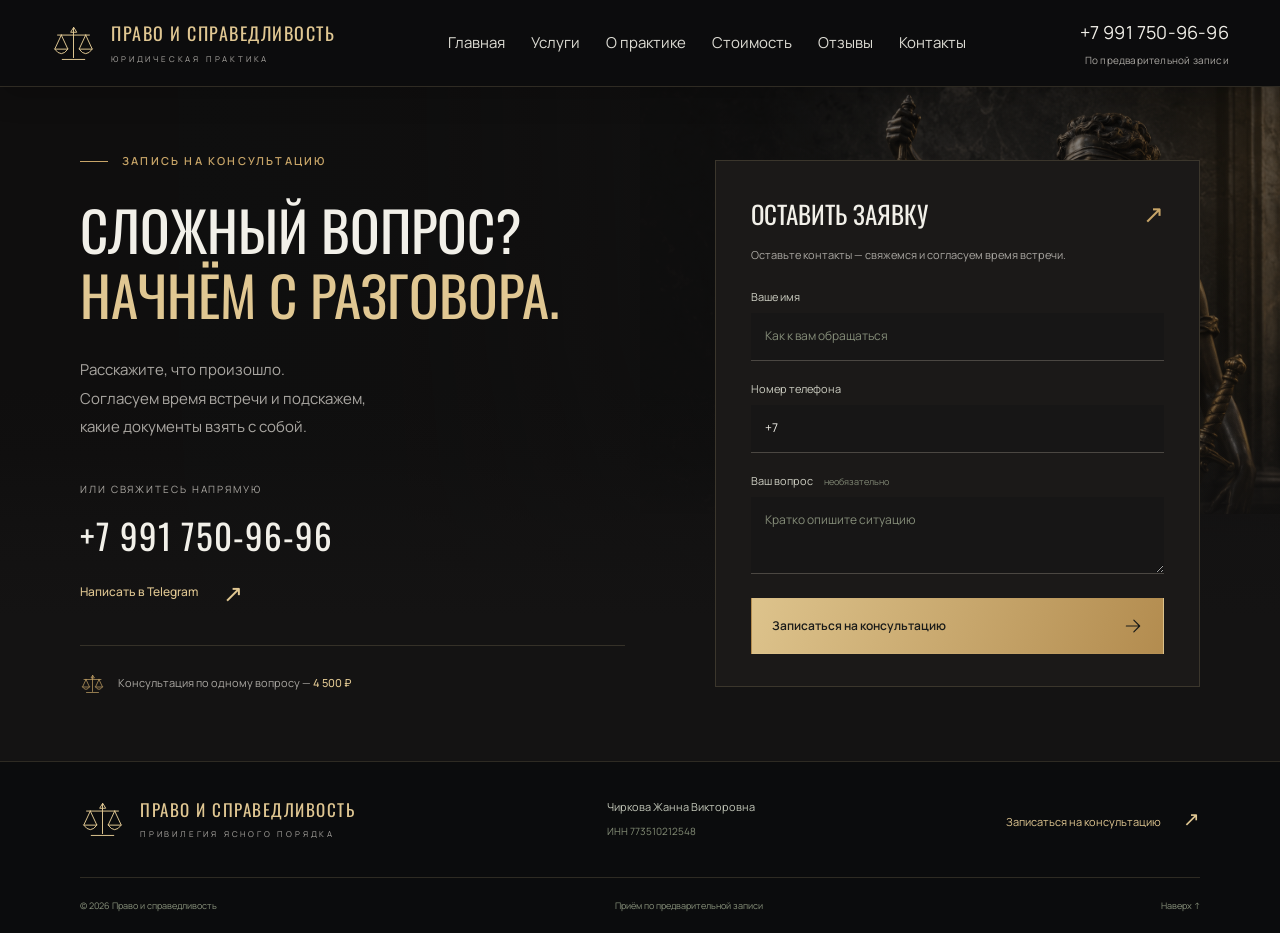
==== commit 148239b4: "Wire consultation form to send leads by email Co-Authored-By: Claude Sonnet 5 <noreply@anthropic.com" ====
--- a/consultation.html
+++ b/consultation.html
@@ -16,6 +16,6 @@
 </defs></svg><header class="site-header" id="top"><div class="header wrap"><a href="index.html" class="brand" aria-label="Право и справедливость — главная"><svg aria-hidden="true"><use href="#scale"/></svg><span>ПРАВО И СПРАВЕДЛИВОСТЬ<small>ЮРИДИЧЕСКАЯ ПРАКТИКА</small></span></a><nav id="main-navigation" aria-label="Основная навигация"><button class="mobile-menu-close" type="button" aria-label="Закрыть меню">Закрыть <span aria-hidden="true">×</span></button><a href="index.html">Главная</a><a href="services.html">Услуги</a><a href="about.html">О практике</a><a href="prices.html">Стоимость</a><a href="reviews.html">Отзывы</a><a href="contacts.html">Контакты</a><div class="mobile-menu-actions"><a class="mobile-call" href="tel:+79917509696"><span>Позвонить</span><strong>+7 991 750-96-96</strong></a><a class="mobile-callback" href="consultation.html"><span>Обратный звонок</span><strong>Оставить заявку →</strong></a></div></nav><a class="header-phone" href="tel:+79917509696">+7 991 750-96-96<small>По предварительной записи</small></a><button class="menu-toggle" type="button" aria-controls="main-navigation" aria-expanded="false">Меню <svg aria-hidden="true" viewBox="0 0 24 24"><path d="M4 6h16M4 12h16M4 18h16"/></svg></button></div></header><main id="main"><section class="themis-surface"><section class="screen section consultation" data-screen="consultation" id="consultation">
   <div class="wrap consult-grid">
     <div class="consult-copy"><div class="eyebrow"><i></i> ЗАПИСЬ НА КОНСУЛЬТАЦИЮ</div><h1 class="section-title">СЛОЖНЫЙ ВОПРОС?<br><span>НАЧНЁМ С РАЗГОВОРА.</span></h1><p>Расскажите, что произошло.<br>Согласуем время встречи и подскажем,<br>какие документы взять с собой.</p><div class="consult-direct"><span class="tiny">ИЛИ СВЯЖИТЕСЬ НАПРЯМУЮ</span><a href="tel:+79917509696">+7 991 750-96-96</a><a class="text-link" href="https://telegram.me/Pravoispravedlivost2026">Написать в Telegram <span>↗</span></a></div><div class="consult-cost"><svg><use href="#scale"/></svg><span>Консультация по одному вопросу — <strong>4 500 ₽</strong></span></div></div>
-    <div class="form-panel"><div class="form-top"><h3>ОСТАВИТЬ ЗАЯВКУ</h3><span>↗</span></div><p>Макет формы записи. Для записи сейчас позвоните или напишите в Telegram.</p><form id="preview-form"><label>Ваше имя<input name="client-name" placeholder="Как к вам обращаться" autocomplete="name" autocapitalize="words"></label><label>Номер телефона<input name="client-phone" value="+7 " placeholder="+7 (___) ___-__-__" type="tel" inputmode="tel" autocomplete="tel"></label><label>Ваш вопрос <small>необязательно</small><textarea name="client-question" placeholder="Кратко опишите ситуацию"></textarea></label><button class="button gold" type="submit">Записаться на консультацию <svg><use href="#arrow"/></svg></button><p class="form-message" role="status"></p></form></div>
+    <div class="form-panel"><div class="form-top"><h3>ОСТАВИТЬ ЗАЯВКУ</h3><span>↗</span></div><p>Оставьте контакты — свяжемся и согласуем время встречи.</p><form id="preview-form"><input type="text" name="_honey" style="display:none" tabindex="-1" autocomplete="off"><label>Ваше имя<input name="client-name" placeholder="Как к вам обращаться" autocomplete="name" autocapitalize="words" required></label><label>Номер телефона<input name="client-phone" value="+7 " placeholder="+7 (___) ___-__-__" type="tel" inputmode="tel" autocomplete="tel" required></label><label>Ваш вопрос <small>необязательно</small><textarea name="client-question" placeholder="Кратко опишите ситуацию"></textarea></label><button class="button gold" type="submit">Записаться на консультацию <svg><use href="#arrow"/></svg></button><p class="form-message" role="status"></p></form></div>
   </div>
 </section></section></main><footer><div class="wrap footer-top"><a class="brand" href="index.html"><svg><use href="#scale"/></svg><span>ПРАВО И СПРАВЕДЛИВОСТЬ<small>ПРИВИЛЕГИЯ ЯСНОГО ПОРЯДКА</small></span></a><span>Чиркова Жанна Викторовна<small>ИНН 773510212548</small></span><a href="consultation.html">Записаться на консультацию <span>↗</span></a></div><div class="wrap footer-bottom"><span>© 2026 Право и справедливость</span><span>Приём по предварительной записи</span><a href="#top">Наверх ↑</a></div></footer></body></html>
